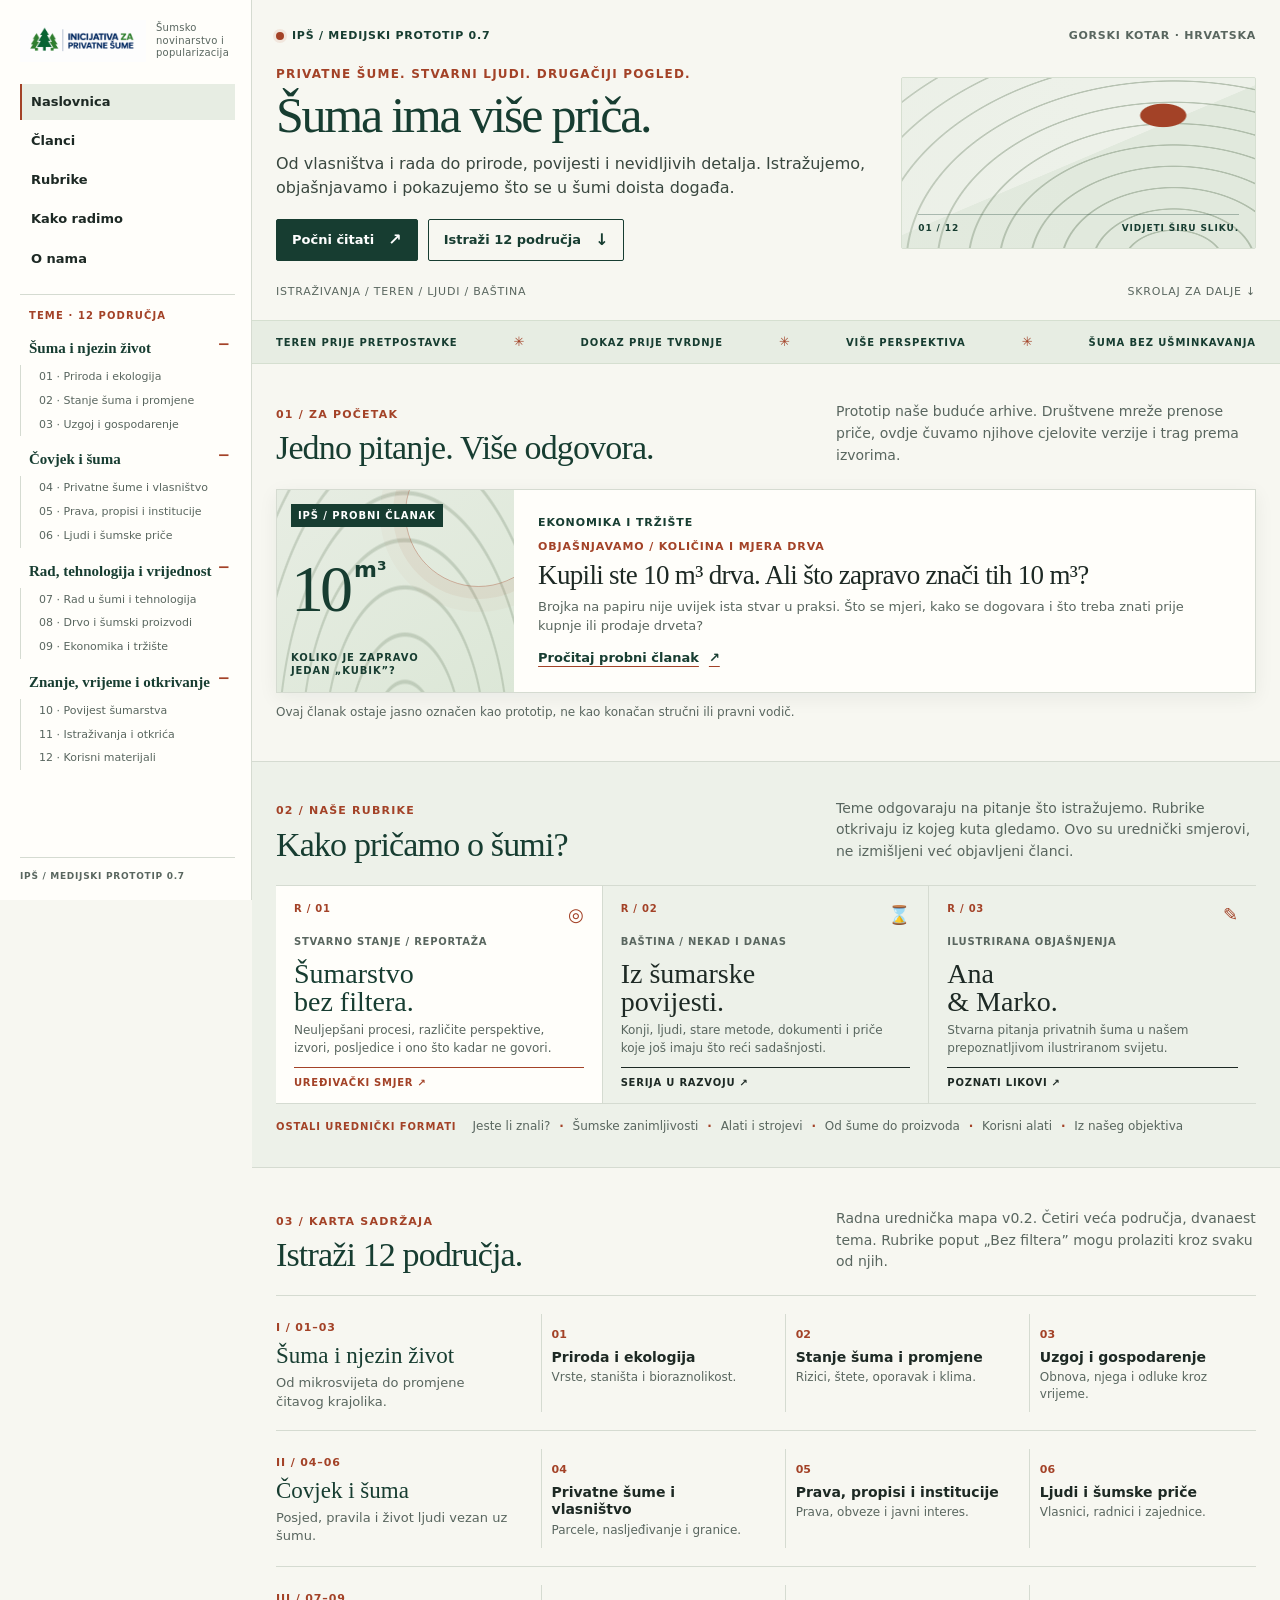
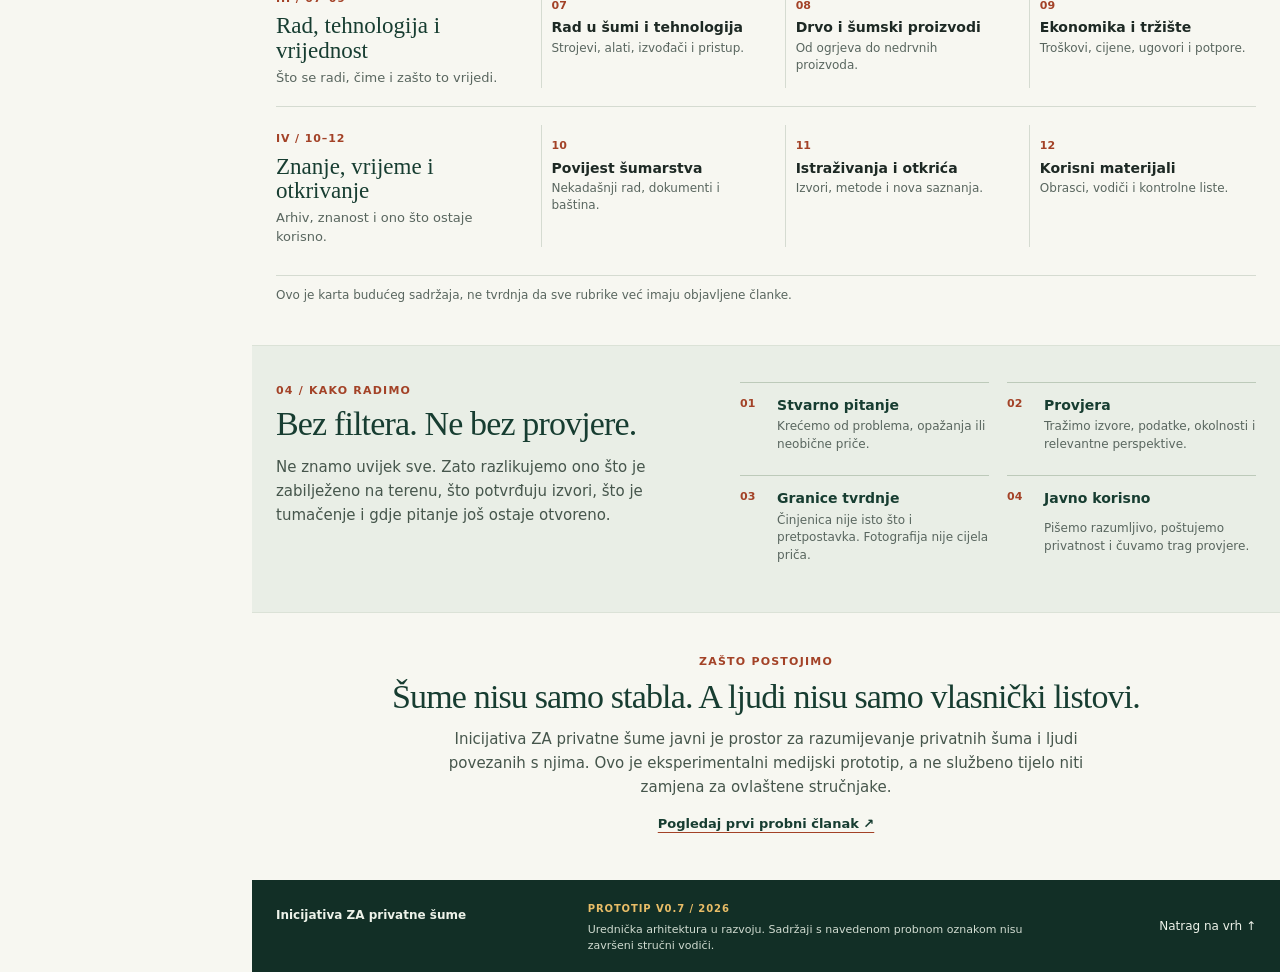
==== index.html @ 2d0f67d1 "Keep clicked topic active in sidebar" ====
<!doctype html>
<html lang="hr">
<head>
<meta charset="utf-8"><meta name="viewport" content="width=device-width,initial-scale=1">
<meta name="theme-color" content="#193b30">
<meta name="description" content="Inicijativa ZA privatne šume. Šumske priče, stvarna pitanja, provjerena znanja, povijest i korisni materijali.">
<title>IPŠ | Šuma ima više priča</title>
<link rel="stylesheet" href="layout-modern-07.css?v=0.7.6">
</head>
<body>
<a class="skip" href="#sadrzaj">Preskoči na sadržaj</a>
<div class="site-frame">
<aside class="site-sidebar" aria-label="IPŠ navigacija">
 <a class="brand" href="./" aria-label="IPŠ naslovnica"><img class="brand-logo" src="assets/ipsh-logo-full.png" alt="Inicijativa ZA privatne šume"><span class="brand-copy"><small>Šumsko novinarstvo i popularizacija</small></span></a>
 <details class="sidebar-menu" open>
  <summary>Izbornik</summary>
  <div class="sidebar-menu-content">
   <nav class="primary-nav" aria-label="Glavna navigacija">
    <a href="#sadrzaj" aria-current="page">Naslovnica</a><a href="#clanci">Članci</a><a href="#rubrike">Rubrike</a><a href="#metoda">Kako radimo</a><a href="#onama">O nama</a>
   </nav>
   <nav class="topic-nav" aria-label="Tematska područja">
    <h2>Teme · 12 područja</h2>
    <details class="topic-group" open><summary>Šuma i njezin život</summary><ul class="topic-links"><li><a href="#tema-01">01 · Priroda i ekologija</a></li><li><a href="#tema-02">02 · Stanje šuma i promjene</a></li><li><a href="#tema-03">03 · Uzgoj i gospodarenje</a></li></ul></details>
    <details class="topic-group" open><summary>Čovjek i šuma</summary><ul class="topic-links"><li><a href="#tema-04">04 · Privatne šume i vlasništvo</a></li><li><a href="#tema-05">05 · Prava, propisi i institucije</a></li><li><a href="#tema-06">06 · Ljudi i šumske priče</a></li></ul></details>
    <details class="topic-group" open><summary>Rad, tehnologija i vrijednost</summary><ul class="topic-links"><li><a href="#tema-07">07 · Rad u šumi i tehnologija</a></li><li><a href="#tema-08">08 · Drvo i šumski proizvodi</a></li><li><a href="#tema-09">09 · Ekonomika i tržište</a></li></ul></details>
    <details class="topic-group" open><summary>Znanje, vrijeme i otkrivanje</summary><ul class="topic-links"><li><a href="#tema-10">10 · Povijest šumarstva</a></li><li><a href="#tema-11">11 · Istraživanja i otkrića</a></li><li><a href="#tema-12">12 · Korisni materijali</a></li></ul></details>
   </nav>
  </div>
 </details>
 <div class="sidebar-bottom">IPŠ / MEDIJSKI PROTOTIP 0.7</div>
</aside>
<div class="main-column">
<main id="sadrzaj">
<section class="hero page-shell">
 <div class="hero-top"><span class="kicker"><span class="pulse"></span> IPŠ / MEDIJSKI PROTOTIP 0.7</span><span class="date-note">GORSKI KOTAR · HRVATSKA</span></div>
 <div class="hero-layout"><div><p class="hero-prefix">Privatne šume. Stvarni ljudi. Drugačiji pogled.</p><h1>Šuma ima više priča.</h1><p class="hero-lead">Od vlasništva i rada do prirode, povijesti i nevidljivih detalja. Istražujemo, objašnjavamo i pokazujemo što se u šumi doista događa.</p><div class="hero-actions"><a class="btn btn-dark" href="#clanci">Počni čitati <span>↗</span></a><a class="btn btn-line" href="#teme">Istraži 12 područja <span>↓</span></a></div></div>
 <div class="hero-art" aria-hidden="true"><div class="art-sun"></div><div class="hill hill-back"></div><div class="hill hill-front"></div><div class="tree t1"><i></i><i></i><i></i></div><div class="tree t2"><i></i><i></i><i></i></div><div class="tree t3"><i></i><i></i><i></i></div><div class="tree t4"><i></i><i></i><i></i></div><div class="art-caption"><span>01 / 12</span><span>VIDJETI ŠIRU SLIKU.</span></div></div></div>
 <div class="hero-bottom"><span>ISTRAŽIVANJA / TEREN / LJUDI / BAŠTINA</span><span>SKROLAJ ZA DALJE ↓</span></div>
</section>
<div class="marquee" aria-label="Urednička načela"><div class="page-shell marquee-inner"><span>TEREN PRIJE PRETPOSTAVKE</span><b>✳</b><span>DOKAZ PRIJE TVRDNJE</span><b>✳</b><span>VIŠE PERSPEKTIVA</span><b>✳</b><span>ŠUMA BEZ UŠMINKAVANJA</span></div></div>
<section id="clanci" class="page-shell featured section-space" aria-labelledby="feature-heading"><div class="section-intro"><div><span class="eyebrow">01 / ZA POČETAK</span><h2 id="feature-heading">Jedno pitanje. Više odgovora.</h2></div><p>Prototip naše buduće arhive. Društvene mreže prenose priče, ovdje čuvamo njihove cjelovite verzije i trag prema izvorima.</p></div>
 <a class="feature-card" href="clanci/kako-se-mjeri-drvo.html"><div class="feature-visual"><span class="visual-stamp">IPŠ / PROBNI ČLANAK</span><span class="visual-figure">10<span>m³</span></span><span class="visual-bottom">KOLIKO JE ZAPRAVO<br>JEDAN „KUBIK”?</span></div><div class="feature-copy"><span class="chip">EKONOMIKA I TRŽIŠTE</span><span class="feature-overline">OBJAŠNJAVAMO / KOLIČINA I MJERA DRVA</span><h3>Kupili ste 10 m³ drva. Ali što zapravo znači tih 10 m³?</h3><p>Brojka na papiru nije uvijek ista stvar u praksi. Što se mjeri, kako se dogovara i što treba znati prije kupnje ili prodaje drveta?</p><span class="read-arrow">Pročitaj probni članak <span aria-hidden="true">↗</span></span></div></a>
 <p class="prototype-note">Ovaj članak ostaje jasno označen kao prototip, ne kao konačan stručni ili pravni vodič.</p>
</section>
<section id="rubrike" class="rubrics-band" aria-labelledby="rubrics-heading"><div class="page-shell section-space"><div class="section-intro inverse"><div><span class="eyebrow">02 / NAŠE RUBRIKE</span><h2 id="rubrics-heading">Kako pričamo o šumi?</h2></div><p>Teme odgovaraju na pitanje što istražujemo. Rubrike otkrivaju iz kojeg kuta gledamo. Ovo su urednički smjerovi, ne izmišljeni već objavljeni članci.</p></div>
<div class="rubric-grid"><article class="rubric rubric-first"><span class="rubric-num">R / 01</span><div class="rubric-symbol">◎</div><div><span class="rubric-type">STVARNO STANJE / REPORTAŽA</span><h3>Šumarstvo<br>bez filtera.</h3><p>Neuljepšani procesi, različite perspektive, izvori, posljedice i ono što kadar ne govori.</p></div><span class="rubric-state">UREĐIVAČKI SMJER ↗</span></article>
<article class="rubric"><span class="rubric-num">R / 02</span><div class="rubric-symbol">⌛</div><div><span class="rubric-type">BAŠTINA / NEKAD I DANAS</span><h3>Iz šumarske<br>povijesti.</h3><p>Konji, ljudi, stare metode, dokumenti i priče koje još imaju što reći sadašnjosti.</p></div><span class="rubric-state">SERIJA U RAZVOJU ↗</span></article>
<article class="rubric"><span class="rubric-num">R / 03</span><div class="rubric-symbol">✎</div><div><span class="rubric-type">ILUSTRIRANA OBJAŠNJENJA</span><h3>Ana<br>& Marko.</h3><p>Stvarna pitanja privatnih šuma u našem prepoznatljivom ilustriranom svijetu.</p></div><span class="rubric-state">POZNATI LIKOVI ↗</span></article></div>
<div class="rubric-more"><span>OSTALI UREDNIČKI FORMATI</span><p>Jeste li znali? <b>·</b> Šumske zanimljivosti <b>·</b> Alati i strojevi <b>·</b> Od šume do proizvoda <b>·</b> Korisni alati <b>·</b> Iz našeg objektiva</p></div>
</div></section>
<section id="teme" class="page-shell section-space topics" aria-labelledby="topics-heading"><div class="section-intro"><div><span class="eyebrow">03 / KARTA SADRŽAJA</span><h2 id="topics-heading">Istraži 12 područja.</h2></div><p>Radna urednička mapa v0.2. Četiri veća područja, dvanaest tema. Rubrike poput „Bez filtera” mogu prolaziti kroz svaku od njih.</p></div>
<div class="topic-family" id="suma"><header><span>I / 01–03</span><h3>Šuma i njezin život</h3><p>Od mikrosvijeta do promjene čitavog krajolika.</p></header><div class="topic-list"><article id="tema-01"><span>01</span><h4>Priroda i ekologija</h4><p>Vrste, staništa i bioraznolikost.</p></article><article id="tema-02"><span>02</span><h4>Stanje šuma i promjene</h4><p>Rizici, štete, oporavak i klima.</p></article><article id="tema-03"><span>03</span><h4>Uzgoj i gospodarenje</h4><p>Obnova, njega i odluke kroz vrijeme.</p></article></div></div>
<div class="topic-family" id="ljudi"><header><span>II / 04–06</span><h3>Čovjek i šuma</h3><p>Posjed, pravila i život ljudi vezan uz šumu.</p></header><div class="topic-list"><article id="tema-04"><span>04</span><h4>Privatne šume i vlasništvo</h4><p>Parcele, nasljeđivanje i granice.</p></article><article id="tema-05"><span>05</span><h4>Prava, propisi i institucije</h4><p>Prava, obveze i javni interes.</p></article><article id="tema-06"><span>06</span><h4>Ljudi i šumske priče</h4><p>Vlasnici, radnici i zajednice.</p></article></div></div>
<div class="topic-family" id="rad"><header><span>III / 07–09</span><h3>Rad, tehnologija i vrijednost</h3><p>Što se radi, čime i zašto to vrijedi.</p></header><div class="topic-list"><article id="tema-07"><span>07</span><h4>Rad u šumi i tehnologija</h4><p>Strojevi, alati, izvođači i pristup.</p></article><article id="tema-08"><span>08</span><h4>Drvo i šumski proizvodi</h4><p>Od ogrjeva do nedrvnih proizvoda.</p></article><article id="tema-09"><span>09</span><h4>Ekonomika i tržište</h4><p>Troškovi, cijene, ugovori i potpore.</p></article></div></div>
<div class="topic-family" id="znanje"><header><span>IV / 10–12</span><h3>Znanje, vrijeme i otkrivanje</h3><p>Arhiv, znanost i ono što ostaje korisno.</p></header><div class="topic-list"><article id="tema-10"><span>10</span><h4>Povijest šumarstva</h4><p>Nekadašnji rad, dokumenti i baština.</p></article><article id="tema-11"><span>11</span><h4>Istraživanja i otkrića</h4><p>Izvori, metode i nova saznanja.</p></article><article id="tema-12"><span>12</span><h4>Korisni materijali</h4><p>Obrasci, vodiči i kontrolne liste.</p></article></div></div><p class="topics-footnote">Ovo je karta budućeg sadržaja, ne tvrdnja da sve rubrike već imaju objavljene članke.</p></section>
<section id="metoda" class="method-band"><div class="page-shell method-layout"><div><span class="eyebrow">04 / KAKO RADIMO</span><h2>Bez filtera. Ne bez provjere.</h2><p>Ne znamo uvijek sve. Zato razlikujemo ono što je zabilježeno na terenu, što potvrđuju izvori, što je tumačenje i gdje pitanje još ostaje otvoreno.</p></div><div class="method-steps"><div><span>01</span><strong>Stvarno pitanje</strong><p>Krećemo od problema, opažanja ili neobične priče.</p></div><div><span>02</span><strong>Provjera</strong><p>Tražimo izvore, podatke, okolnosti i relevantne perspektive.</p></div><div><span>03</span><strong>Granice tvrdnje</strong><p>Činjenica nije isto što i pretpostavka. Fotografija nije cijela priča.</p></div><div><span>04</span><strong>Javno korisno</strong><p>Pišemo razumljivo, poštujemo privatnost i čuvamo trag provjere.</p></div></div></div></section>
<section id="onama" class="page-shell closing"><span class="eyebrow">ZAŠTO POSTOJIMO</span><h2>Šume nisu samo stabla. A ljudi nisu samo vlasnički listovi.</h2><p>Inicijativa ZA privatne šume javni je prostor za razumijevanje privatnih šuma i ljudi povezanih s njima. Ovo je eksperimentalni medijski prototip, a ne službeno tijelo niti zamjena za ovlaštene stručnjake.</p><a href="clanci/kako-se-mjeri-drvo.html" class="text-link">Pogledaj prvi probni članak ↗</a></section>
</main>
<footer><div class="footer-inner page-shell"><a class="brand" href="./"><span class="footer-name">Inicijativa ZA privatne šume</span></a><div><span>PROTOTIP V0.7 / 2026</span><p>Urednička arhitektura u razvoju. Sadržaji s navedenom probnom oznakom nisu završeni stručni vodiči.</p></div><a href="#sadrzaj">Natrag na vrh ↑</a></div></footer>
</div></div>
<script>
(()=>{const menu=document.querySelector('.sidebar-menu');menu.open=matchMedia('(min-width:701px)').matches;const links=[...document.querySelectorAll('.sidebar-menu-content a[href^="#"]')];const targets=links.map(a=>({a,el:document.getElementById(a.getAttribute('href').slice(1))})).filter(x=>x.el);const update=()=>{const eligible=targets.map(x=>({...x,top:x.el.getBoundingClientRect().top})).filter(x=>x.top<=innerHeight*.2);if(eligible.length){const nearest=Math.max(...eligible.map(x=>x.top));const tied=eligible.filter(x=>Math.abs(x.top-nearest)<8);const current=(location.hash.startsWith('#tema-')&&tied.find(x=>x.a.getAttribute('href')===location.hash))||tied[0];links.forEach(a=>a.removeAttribute('aria-current'));current.a.setAttribute('aria-current','location')}};addEventListener('scroll',update,{passive:true});update()})();
</script>
</body></html>
---- layout-modern-07.css ----
/* IPŠ media prototype v0.7 — contemporary editorial with a quiet print-era accent */
:root{
  color-scheme:light;
  --paper:#f7f7f1;
  --paper-bright:#fffefa;
  --ink:#1d2924;
  --forest:#173d31;
  --forest-2:#2c5a45;
  --moss:#71866b;
  --sage:#e7ede3;
  --line:#d5dbd1;
  --muted:#59665f;
  --rust:#a34227;
  --sun:#e9bd67;
  --shell:1180px;
  --sans:system-ui,-apple-system,"Segoe UI",Arial,sans-serif;
  --serif:Georgia,"Times New Roman",serif;
}
*{box-sizing:border-box}
html{scroll-behavior:smooth;scroll-padding-top:82px}
body{margin:0;background:var(--paper);color:var(--ink);font:16px/1.55 var(--sans);-webkit-font-smoothing:antialiased}
img{max-width:100%}
a{color:inherit;text-decoration:none}
a:hover{text-decoration:underline;text-underline-offset:3px}
a:focus-visible,button:focus-visible{outline:3px solid var(--rust);outline-offset:4px}
h1,h2,h3,h4,p{margin-top:0}
::selection{background:#d9e4cf;color:var(--forest)}
.page-shell{width:min(var(--shell),calc(100% - 48px));margin-inline:auto}
.skip{position:absolute;z-index:20;top:8px;left:-9999px;padding:10px 14px;background:var(--paper-bright);color:var(--forest);border:1px solid var(--line)}
.skip:focus{left:12px}
.site-frame{display:grid;grid-template-columns:252px minmax(0,1fr);align-items:start;min-height:100vh}
.site-sidebar{position:sticky;top:0;height:100vh;overflow-y:auto;overscroll-behavior:contain;padding:20px 16px 16px 20px;background:var(--paper-bright);border-right:1px solid var(--line);display:flex;flex-direction:column;z-index:12}
.brand{display:flex;align-items:center;gap:10px;flex:none;margin-bottom:22px}
.brand-logo{display:block;width:auto;height:42px;max-width:162px;object-fit:contain;object-position:left center}
.brand-copy small{display:block;max-width:135px;color:var(--muted);font-size:10px;line-height:1.25;letter-spacing:.025em}
.sidebar-menu{flex:1}
.sidebar-menu>summary{display:none}
@media(min-width:701px){.sidebar-menu>.sidebar-menu-content{display:block!important}}
.primary-nav{display:grid;gap:3px;margin-bottom:17px}
.primary-nav a{display:block;padding:8px 9px;border-left:2px solid transparent;color:var(--ink);font-size:13px;font-weight:650}
.primary-nav a:hover,.primary-nav a[aria-current]{background:var(--sage);border-left-color:var(--rust);text-decoration:none}
.topic-nav{border-top:1px solid var(--line);padding-top:13px}
.topic-nav h2{margin:0 0 9px;padding-left:9px;color:var(--rust);font-size:10px;font-weight:750;letter-spacing:.11em;text-transform:uppercase}
.topic-group{margin:2px 0}
.topic-group>summary{position:relative;padding:7px 19px 7px 9px;color:var(--forest);font:600 15px/1.2 var(--serif);cursor:pointer;list-style:none}
.topic-group>summary::-webkit-details-marker,.sidebar-menu>summary::-webkit-details-marker{display:none}
.topic-group>summary:after{content:"−";position:absolute;right:5px;top:5px;color:var(--rust);font:600 15px/1 var(--sans)}
.topic-group:not([open])>summary:after{content:"+"}
.topic-links{list-style:none;margin:1px 0 7px;padding:0 0 0 10px;border-left:1px solid var(--line)}
.topic-links a{display:block;padding:5px 5px 5px 8px;color:var(--muted);font-size:11px;line-height:1.25}
.topic-links a:hover,.topic-links a[aria-current]{color:var(--forest);background:#e7ede380;text-decoration:none}
.sidebar-bottom{margin-top:16px;padding-top:12px;border-top:1px solid var(--line);color:var(--muted);font-size:9px;font-weight:750;letter-spacing:.08em}
.main-column{min-width:0}
.hero{padding:27px 0 20px}
.hero-top,.hero-bottom{display:flex;justify-content:space-between;align-items:center;gap:16px;color:var(--muted);font-size:11px;letter-spacing:.07em}
.kicker{display:inline-flex;align-items:center;gap:8px;color:var(--forest);font-weight:750}
.pulse{width:8px;height:8px;border-radius:50%;background:var(--rust);box-shadow:0 0 0 3px #bd59371c}
.date-note{font-weight:650}
.hero-layout{display:grid;grid-template-columns:minmax(0,1.25fr) minmax(260px,.75fr);align-items:center;gap:34px;padding:21px 0 22px}
.hero-prefix{margin:0 0 6px;color:var(--rust);font-size:12px;font-weight:750;letter-spacing:.1em;text-transform:uppercase}
.hero h1{max-width:680px;margin:0 0 12px;font:500 clamp(34px,4.2vw,50px)/1 var(--serif);letter-spacing:-.045em;color:var(--forest)}
.hero h1 em{font-style:italic;color:var(--rust)}
.hero-lead{max-width:650px;margin:0;color:#39473f;font-size:16px;line-height:1.52}
.hero-actions{display:flex;flex-wrap:wrap;gap:10px;margin-top:19px}
.btn{display:inline-flex;align-items:center;gap:14px;padding:10px 15px;border:1px solid var(--forest);border-radius:2px;font-size:13px;font-weight:700;transition:background .16s,color .16s}
.btn span{font-size:16px;line-height:1}
.btn-dark{background:var(--forest);color:white}
.btn-dark:hover{background:var(--rust);border-color:var(--rust);text-decoration:none}
.btn-line{background:transparent;color:var(--forest)}
.btn-line:hover{background:var(--sage);text-decoration:none}
.hero-art{position:relative;display:block;min-height:172px;overflow:hidden;background:var(--sage);color:var(--forest);border:1px solid #d6dfd1;border-radius:2px;isolation:isolate}
.hero-art:before{content:"";position:absolute;inset:0;z-index:-1;background:
  radial-gradient(ellipse at 74% 22%,#a34227 0 6%,transparent 6.5%),
  repeating-radial-gradient(ellipse at 77% 110%,transparent 0 18px,#71866b70 19px 20px,transparent 21px 31px),
  linear-gradient(157deg,#edf1e9 0 49%,#e1e9dd 49.2% 100%)}
.hero-art:after{content:"";position:absolute;inset:0;background:linear-gradient(90deg,#e7ede3 0%,transparent 52%);opacity:.22;z-index:-1}
.art-sun,.hill,.tree{display:none}
.art-caption{position:absolute;left:16px;right:16px;bottom:12px;display:flex;justify-content:space-between;gap:10px;border-top:1px solid #173d3150;padding-top:7px;font-size:9px;font-weight:750;letter-spacing:.1em}

.marquee{background:var(--sage);border-block:1px solid #d5dfd0}
.marquee-inner{min-height:42px;display:flex;align-items:center;justify-content:space-between;gap:12px;flex-wrap:wrap}
.marquee-inner span{font-size:10px;font-weight:750;letter-spacing:.09em;color:var(--forest)}
.marquee-inner b{font-size:13px;font-weight:500;color:var(--rust)}
.section-space{padding:40px 0}
.section-intro{display:flex;align-items:end;justify-content:space-between;gap:32px;margin-bottom:22px}
.section-intro>div{flex:1}
.section-intro>p{max-width:420px;margin:0;color:var(--muted);font-size:14px;line-height:1.55}
.eyebrow{display:block;margin-bottom:7px;color:var(--rust);font-size:11px;font-weight:750;letter-spacing:.11em;text-transform:uppercase}
.section-intro h2,.method-layout h2,.closing h2{margin:0;color:var(--forest);font:500 clamp(25px,2.8vw,34px)/1.06 var(--serif);letter-spacing:-.025em}
.section-intro h2 em,.method-layout h2 em,.closing h2 em{color:var(--rust);font-style:italic}
.featured{padding-top:37px;padding-bottom:39px}
.feature-card{display:grid;grid-template-columns:minmax(190px,.32fr) minmax(0,1fr);min-height:184px;border:1px solid var(--line);background:var(--paper-bright);box-shadow:0 5px 18px #142a2010}
.feature-card:hover{border-color:#9cab99;text-decoration:none;box-shadow:0 8px 24px #142a2018}
.feature-visual{position:relative;overflow:hidden;min-height:168px;background:
  repeating-radial-gradient(ellipse at 54% 130%,transparent 0 10px,#71866b48 11px 12px,transparent 13px 23px),
  linear-gradient(145deg,#e7ede3,#dce7d7);color:var(--forest);display:flex;flex-direction:column;justify-content:space-between;padding:14px}
.feature-visual:before{content:"";position:absolute;width:145px;height:145px;right:-38px;top:-50px;border:1px solid #a3422760;border-radius:50%;box-shadow:0 0 0 12px #a3422710,0 0 0 25px #a3422708}
.visual-stamp,.visual-bottom{position:relative;font-size:10px;font-weight:750;letter-spacing:.09em}
.visual-stamp{align-self:flex-start;padding:4px 7px;background:var(--forest);color:white}
.visual-figure{position:relative;font:500 clamp(46px,5.5vw,66px)/.9 var(--serif);letter-spacing:-.06em}
.visual-figure span{font:600 22px/1 var(--sans);vertical-align:top;margin-left:5px;letter-spacing:0}
.visual-bottom{line-height:1.35}
.feature-copy{display:flex;flex-direction:column;justify-content:center;align-items:flex-start;padding:clamp(16px,2.2vw,24px)}
.chip{display:inline-block;color:var(--forest);font-size:11px;font-weight:750;letter-spacing:.08em;text-transform:uppercase}
.feature-overline{margin-top:7px;color:var(--rust);font-size:11px;font-weight:750;letter-spacing:.08em}
.feature-copy h3{max-width:720px;margin:6px 0 7px;color:var(--ink);font:500 clamp(20px,2.2vw,27px)/1.08 var(--serif);letter-spacing:-.025em}
.feature-copy p{max-width:670px;margin:0;color:var(--muted);font-size:13px;line-height:1.5}
.read-arrow{display:inline-flex;gap:10px;align-items:center;margin-top:12px;color:var(--forest);font-size:13px;font-weight:750;text-decoration:underline;text-decoration-color:var(--rust);text-underline-offset:4px}
.prototype-note,.topics-footnote{margin:10px 0 0;color:var(--muted);font-size:12px}
.rubrics-band{background:#edf1e9;color:var(--ink);border-block:1px solid var(--line)}
.rubrics-band .section-space{padding-top:36px;padding-bottom:31px}
.inverse .eyebrow{color:var(--rust)}
.inverse .section-intro h2{color:var(--forest)}
.inverse>p{color:var(--muted)}
.rubric-grid{display:grid;grid-template-columns:repeat(3,minmax(0,1fr));gap:0;border-block:1px solid var(--line)}
.rubric{min-height:178px;padding:15px 18px 13px;display:grid;grid-template-columns:1fr auto;grid-template-rows:auto 1fr auto;border-right:1px solid var(--line);background:transparent}
.rubric:first-child{padding-left:18px}
.rubric:last-child{border-right:0}
.rubric-first{background:var(--paper-bright);color:var(--forest)}
.rubric-num,.rubric-type,.rubric-state{font-size:10px;font-weight:700;letter-spacing:.075em}
.rubric-num{color:var(--rust)}
.rubric-symbol{font-size:18px;color:var(--rust)}
.rubric-first .rubric-num,.rubric-first .rubric-symbol,.rubric-first .rubric-state{color:var(--rust)}
.rubric>div:nth-of-type(2){grid-column:1/3;align-self:center}
.rubric-type{color:var(--muted)}
.rubric-first .rubric-type{color:var(--muted)}
.rubric h3{margin:7px 0;color:inherit;font:500 clamp(21px,2.3vw,28px)/.98 var(--serif)}
.rubric p{max-width:320px;margin:0;color:var(--muted);font-size:12px;line-height:1.45}
.rubric-first p{color:var(--muted)}
.rubric-state{grid-column:1/3;align-self:end;margin-top:10px;padding-top:7px;border-top:1px solid currentColor}
.rubric-more{padding-top:13px;display:flex;align-items:baseline;gap:16px;color:var(--muted)}
.rubric-more>span{flex:none;font-size:10px;font-weight:750;letter-spacing:.09em;color:var(--rust)}
.rubric-more p{margin:0;font-size:12px}
.rubric-more b{padding:0 5px;color:var(--rust)}
.topic-family{display:grid;grid-template-columns:minmax(205px,.75fr) minmax(0,2.25fr);gap:26px;border-top:1px solid var(--line);padding:18px 0}
.topic-family header span{color:var(--rust);font-size:11px;font-weight:750;letter-spacing:.08em}
.topic-family h3{margin:5px 0;color:var(--forest);font:500 23px/1.08 var(--serif)}
.topic-family header p{max-width:280px;margin:0;color:var(--muted);font-size:13px;line-height:1.45}
.topic-list{display:grid;grid-template-columns:repeat(3,minmax(0,1fr));gap:0 17px}
.topic-list article{min-height:83px;padding:7px 10px 9px;border-left:1px solid var(--line)}\n.topic-list article:target{background:var(--sage);outline:1px solid #d5dbd1}
.topic-list article span{color:var(--rust);font-size:11px;font-weight:750}
.topic-list h4{margin:3px 0;color:var(--ink);font-size:14px;line-height:1.25;font-weight:700}
.topic-list p{margin:0;color:var(--muted);font-size:12px;line-height:1.4}
.topics-footnote{padding-top:10px;border-top:1px solid var(--line)}
.method-band{background:#e9eee6;border-block:1px solid #dbe2d7}
.method-layout{width:min(var(--shell),calc(100% - 48px));margin:auto;display:grid;grid-template-columns:minmax(0,.9fr) minmax(0,1.1fr);gap:42px;padding:36px 0}
.method-layout>div>p{max-width:450px;margin:13px 0 0;color:#46564c;font-size:15px;line-height:1.6}
.method-steps{display:grid;grid-template-columns:1fr 1fr;gap:10px 18px;align-content:center}
.method-steps>div{display:grid;grid-template-columns:28px 1fr;gap:2px 9px;padding:12px 0;border-top:1px solid #bdcaba}
.method-steps span{grid-row:span 2;color:var(--rust);font-size:11px;font-weight:750}
.method-steps strong{color:var(--forest);font-size:14px}
.method-steps p{margin:0;color:var(--muted);font-size:12px;line-height:1.45}
.closing{padding:40px 0 44px;text-align:center}
.closing .eyebrow{margin-bottom:9px}
.closing h2{max-width:820px;margin-inline:auto}
.closing p{max-width:690px;margin:12px auto;color:#46564c;font-size:15px;line-height:1.6}
.text-link{display:inline-block;color:var(--forest);font-size:13px;font-weight:750;text-decoration:underline;text-decoration-color:var(--rust);text-underline-offset:4px}
footer{background:#122f26;color:#edf2e9}
.footer-inner{display:flex;align-items:center;justify-content:space-between;gap:24px;padding:19px 0;font-size:12px}
.footer-inner>div{max-width:450px}
.footer-inner>div>span{font-size:10px;font-weight:750;letter-spacing:.09em;color:#e9bd67}
.footer-inner p{margin:5px 0 0;color:#d0dbd0;font-size:11px;line-height:1.4}
.footer-name{font-weight:750}
.footer-inner>a:last-child{white-space:nowrap}
.mark{background:#dce8d5;color:var(--forest);border-radius:50%;padding:10px;font-size:10px}
.article{max-width:780px;margin:0 auto;padding:40px 24px 58px}
.article .meta{margin-bottom:12px;color:var(--rust);font-size:11px;font-weight:750;letter-spacing:.075em}
.article h1{margin:0 0 16px;color:var(--forest);font:500 clamp(34px,4.5vw,50px)/1.02 var(--serif);letter-spacing:-.035em}
.article .dek{margin-bottom:23px;color:#46564c;font-size:19px;line-height:1.5}
.article p:not(.dek),.article li{font-size:16px;line-height:1.65}
.article h2{margin:29px 0 9px;color:var(--forest);font:500 27px/1.1 var(--serif)}
.article ul{padding-left:24px}
.article li{padding-left:4px;margin-bottom:5px}
.source-box{margin-top:27px;padding:20px 22px;background:var(--paper-bright);border:1px solid var(--line);border-left:4px solid var(--rust)}
.source-box strong{color:var(--forest)}
.source-box p{margin:8px 0 0}
.back{display:inline-flex;margin:11px max(24px,calc((100% - var(--shell))/2));padding:7px 0;color:var(--forest);font-size:13px;font-weight:700}
.back:hover{color:var(--rust)}
.article~footer{padding:0}
@media(max-width:1000px){
  .site-frame{grid-template-columns:224px minmax(0,1fr)}
  .site-sidebar{padding:18px 12px 14px 16px}
  .brand-copy{display:none}
  .hero-layout{grid-template-columns:minmax(0,1.2fr) minmax(230px,.8fr);gap:22px}
  .topic-family{grid-template-columns:190px 1fr;gap:16px}
  .topic-list{gap:0 9px}
  .topic-list h4{font-size:13px}
  .method-layout{gap:30px}
}
@media(max-width:700px){
  html{scroll-padding-top:115px}
  .page-shell,.method-layout{width:calc(100% - 32px)}
  .site-frame{display:block}
  .site-sidebar{height:auto;min-height:58px;overflow:visible;flex-direction:row;align-items:center;justify-content:space-between;gap:12px;padding:8px 16px;border-right:0;border-bottom:1px solid var(--line)}
  .brand{margin:0}
  .brand-logo{height:37px;max-width:144px}
  .sidebar-menu{position:static;flex:none}
  .sidebar-menu>summary{display:block;padding:9px 12px;border:1px solid var(--forest);border-radius:2px;color:var(--forest);font-size:12px;font-weight:700;cursor:pointer}
  .sidebar-menu[open]>.sidebar-menu-content{position:absolute;top:calc(100% + 8px);left:12px;right:12px;max-height:calc(100vh - 82px);overflow:auto;padding:15px;background:var(--paper-bright);border:1px solid var(--line);box-shadow:0 10px 28px #142a2026}
  .sidebar-bottom{display:none}
  .hero{padding-top:20px}
  .hero-top,.hero-bottom{font-size:9px;letter-spacing:.045em}
  .hero-layout{grid-template-columns:1fr;gap:18px;padding:20px 0}
  .hero h1{font-size:clamp(39px,10vw,52px)}
  .hero-lead{font-size:16px}
  .hero-art{min-height:132px}
  .art-caption{font-size:9px}
  .marquee-inner{justify-content:flex-start;gap:8px 13px;padding-block:9px}
  .marquee-inner span{font-size:9px}
  .section-space,.featured,.topics{padding:28px 0}
  .section-intro{display:block;margin-bottom:17px}
  .section-intro>p{margin-top:9px;font-size:13px}
  .feature-card{grid-template-columns:105px 1fr;min-height:0}
  .feature-visual{min-height:150px;padding:10px}
  .visual-figure{font-size:54px}
  .visual-figure span{font-size:16px}
  .visual-stamp,.visual-bottom{font-size:8px}
  .feature-copy{padding:16px}
  .feature-copy h3{font-size:20px}
  .feature-copy p{font-size:12px}
  .rubrics-band .section-space{padding:30px 0}
  .rubric-grid{grid-template-columns:1fr}
  .rubric,.rubric:first-child{min-height:0;padding:15px 0;border-right:0;border-bottom:1px solid var(--line)}
  .rubric:last-child{border-bottom:0}
  .rubric>div:nth-of-type(2){grid-column:1/3}
  .rubric h3{font-size:24px}
  .rubric p{max-width:520px}
  .rubric-more{display:block}
  .rubric-more p{margin-top:6px;line-height:1.7}
  .topic-family{grid-template-columns:1fr;gap:12px;padding:16px 0}
  .topic-family header p{max-width:520px}
  .topic-list{grid-template-columns:repeat(2,minmax(0,1fr));gap:6px 10px}
  .topic-list article{min-height:77px}
  .method-layout{grid-template-columns:1fr;gap:20px;padding:34px 0}
  .method-steps{gap:8px 14px}
  .closing{padding:36px 0 40px}
  .footer-inner{align-items:flex-start;flex-direction:column;gap:8px;padding:16px 0}
  .article{padding:30px 20px 42px}
  .article h1{font-size:clamp(36px,9vw,48px)}
  .article .dek{font-size:17px}
  .article p:not(.dek),.article li{font-size:16px;line-height:1.65}
  .article h2{font-size:27px}
  .back{margin:9px 16px}
}
@media(max-width:430px){
  .hero-top{align-items:flex-start}
  .date-note{max-width:110px;text-align:right}
  .hero h1{font-size:39px}
  .hero-actions{gap:8px}
  .btn{padding:9px 11px;font-size:12px}
  .feature-card{grid-template-columns:1fr}
  .feature-visual{min-height:118px}
  .feature-visual:before{width:125px;height:125px}
  .visual-figure{font-size:56px}
  .feature-copy{padding:18px}
  .topic-list{grid-template-columns:1fr}
  .topic-list article{min-height:0;padding:9px 10px}
  .method-steps{grid-template-columns:1fr}
}
@media(prefers-reduced-motion:reduce){
  *,*::before,*::after{scroll-behavior:auto!important;transition:none!important}
}
@media(max-width:380px){.sidebar-menu>summary{padding:8px 9px;font-size:11px}}
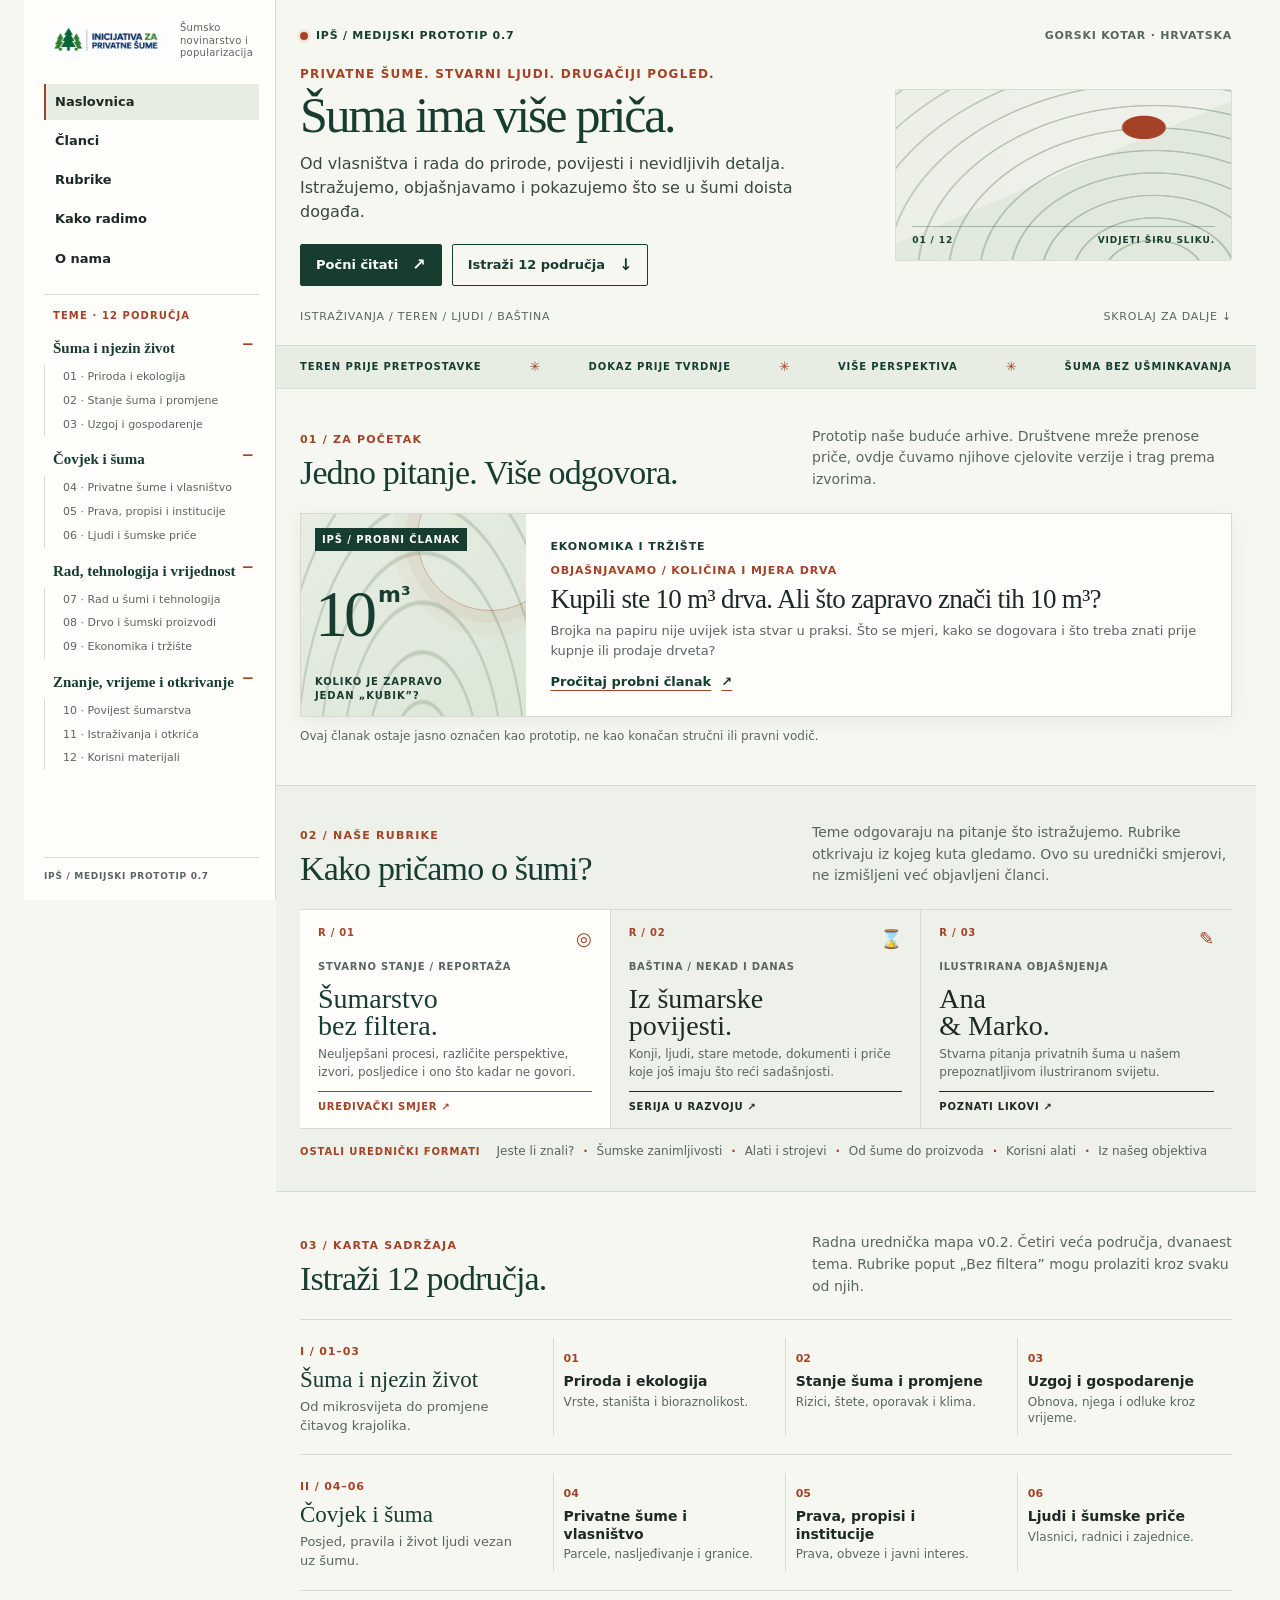
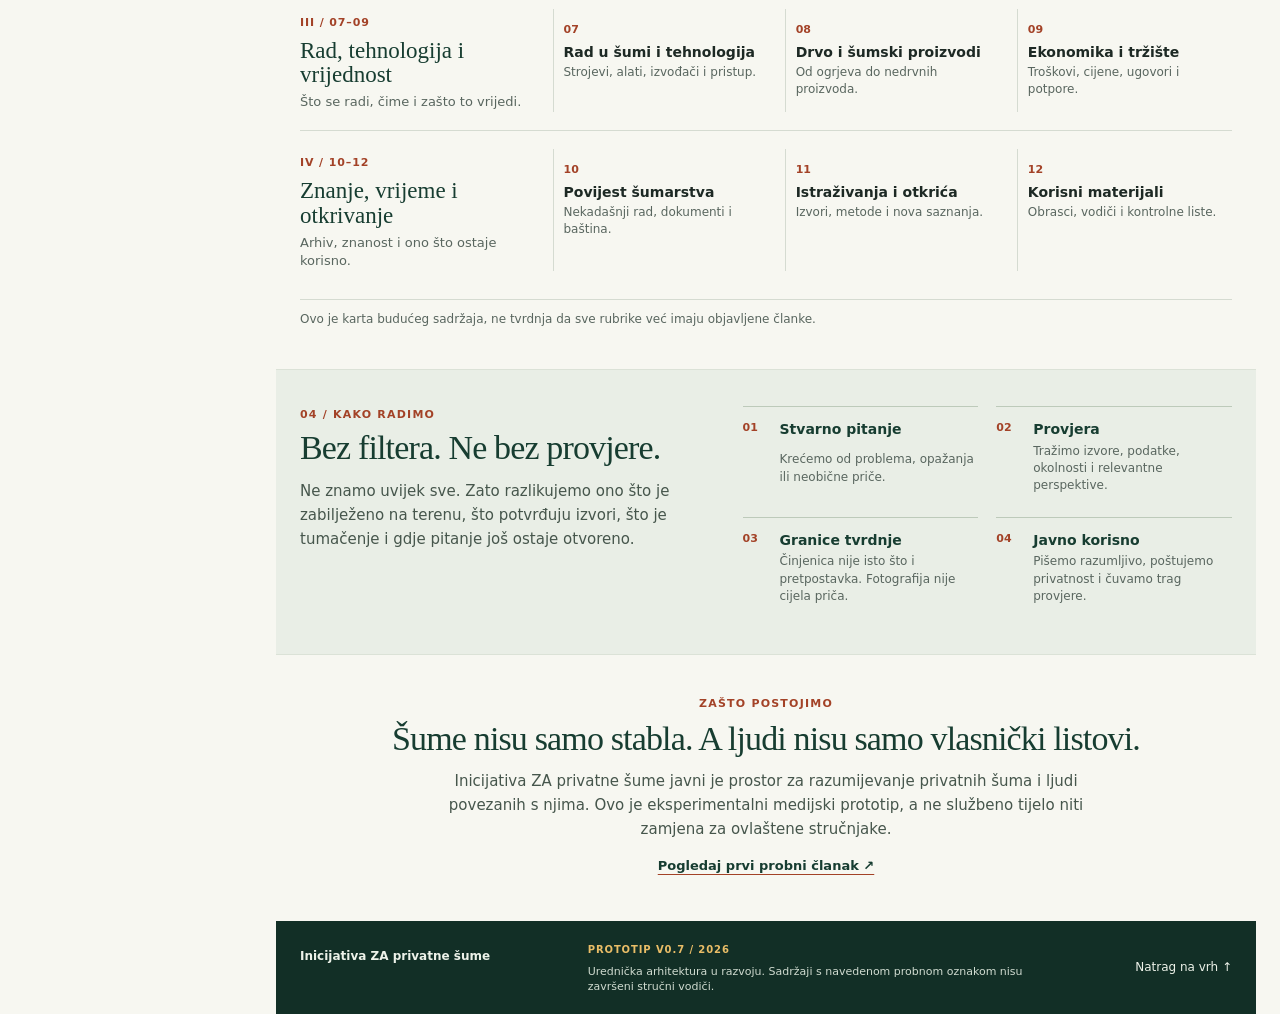
==== commit 0d6d240d: "Refresh layout stylesheet cache version" ====
--- a/index.html
+++ b/index.html
@@ -5,7 +5,7 @@
 <meta name="theme-color" content="#193b30">
 <meta name="description" content="Inicijativa ZA privatne šume. Šumske priče, stvarna pitanja, provjerena znanja, povijest i korisni materijali.">
 <title>IPŠ | Šuma ima više priča</title>
-<link rel="stylesheet" href="layout-modern-07.css?v=0.7.6">
+<link rel="stylesheet" href="layout-modern-07.css?v=0.7.7">
 </head>
 <body>
 <a class="skip" href="#sadrzaj">Preskoči na sadržaj</a>
--- a/layout-modern-07.css
+++ b/layout-modern-07.css
@@ -28,7 +28,7 @@
 .page-shell{width:min(var(--shell),calc(100% - 48px));margin-inline:auto}
 .skip{position:absolute;z-index:20;top:8px;left:-9999px;padding:10px 14px;background:var(--paper-bright);color:var(--forest);border:1px solid var(--line)}
 .skip:focus{left:12px}
-.site-frame{display:grid;grid-template-columns:252px minmax(0,1fr);align-items:start;min-height:100vh}
+.site-frame{width:calc(100% - 48px);max-width:1280px;margin-inline:auto;display:grid;grid-template-columns:252px minmax(0,1fr);align-items:start;min-height:100vh}
 .site-sidebar{position:sticky;top:0;height:100vh;overflow-y:auto;overscroll-behavior:contain;padding:20px 16px 16px 20px;background:var(--paper-bright);border-right:1px solid var(--line);display:flex;flex-direction:column;z-index:12}
 .brand{display:flex;align-items:center;gap:10px;flex:none;margin-bottom:22px}
 .brand-logo{display:block;width:auto;height:42px;max-width:162px;object-fit:contain;object-position:left center}
@@ -190,7 +190,7 @@
 @media(max-width:700px){
   html{scroll-padding-top:115px}
   .page-shell,.method-layout{width:calc(100% - 32px)}
-  .site-frame{display:block}
+  .site-frame{width:100%;display:block}
   .site-sidebar{height:auto;min-height:58px;overflow:visible;flex-direction:row;align-items:center;justify-content:space-between;gap:12px;padding:8px 16px;border-right:0;border-bottom:1px solid var(--line)}
   .brand{margin:0}
   .brand-logo{height:37px;max-width:144px}
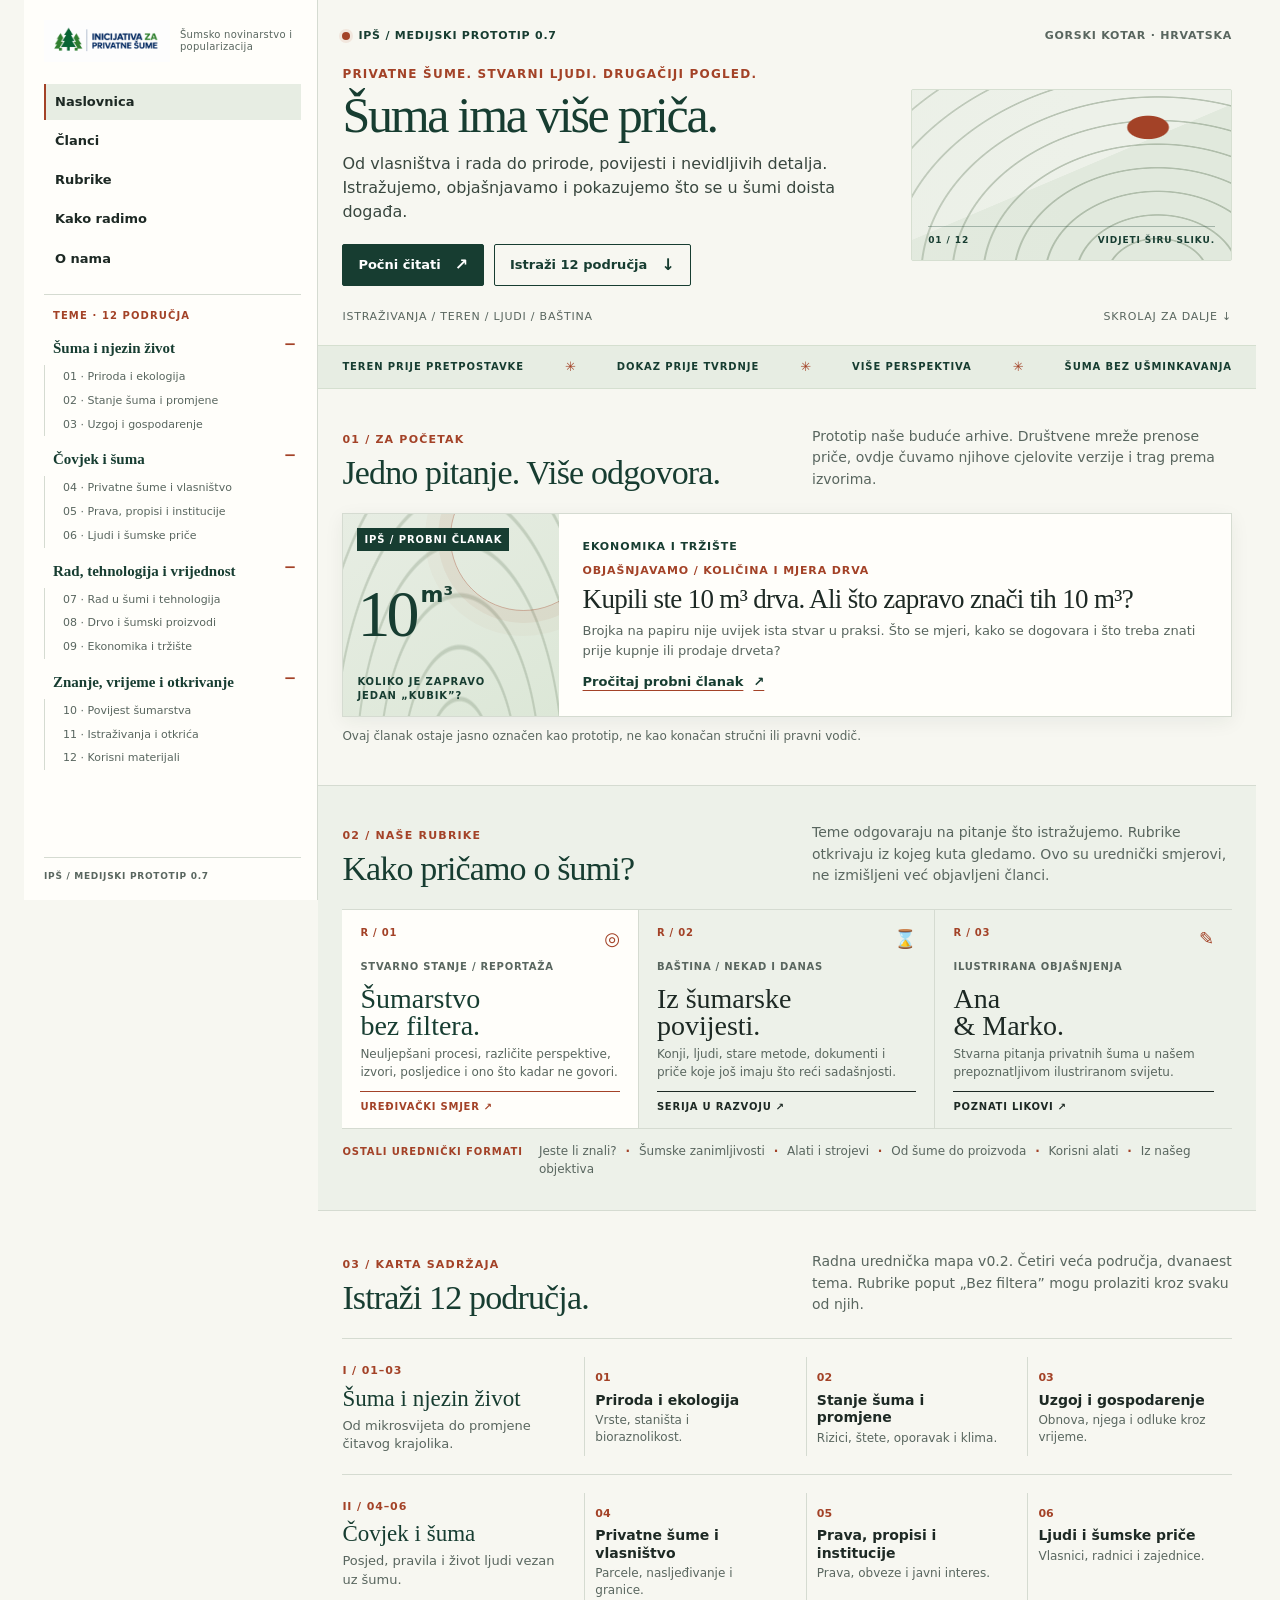
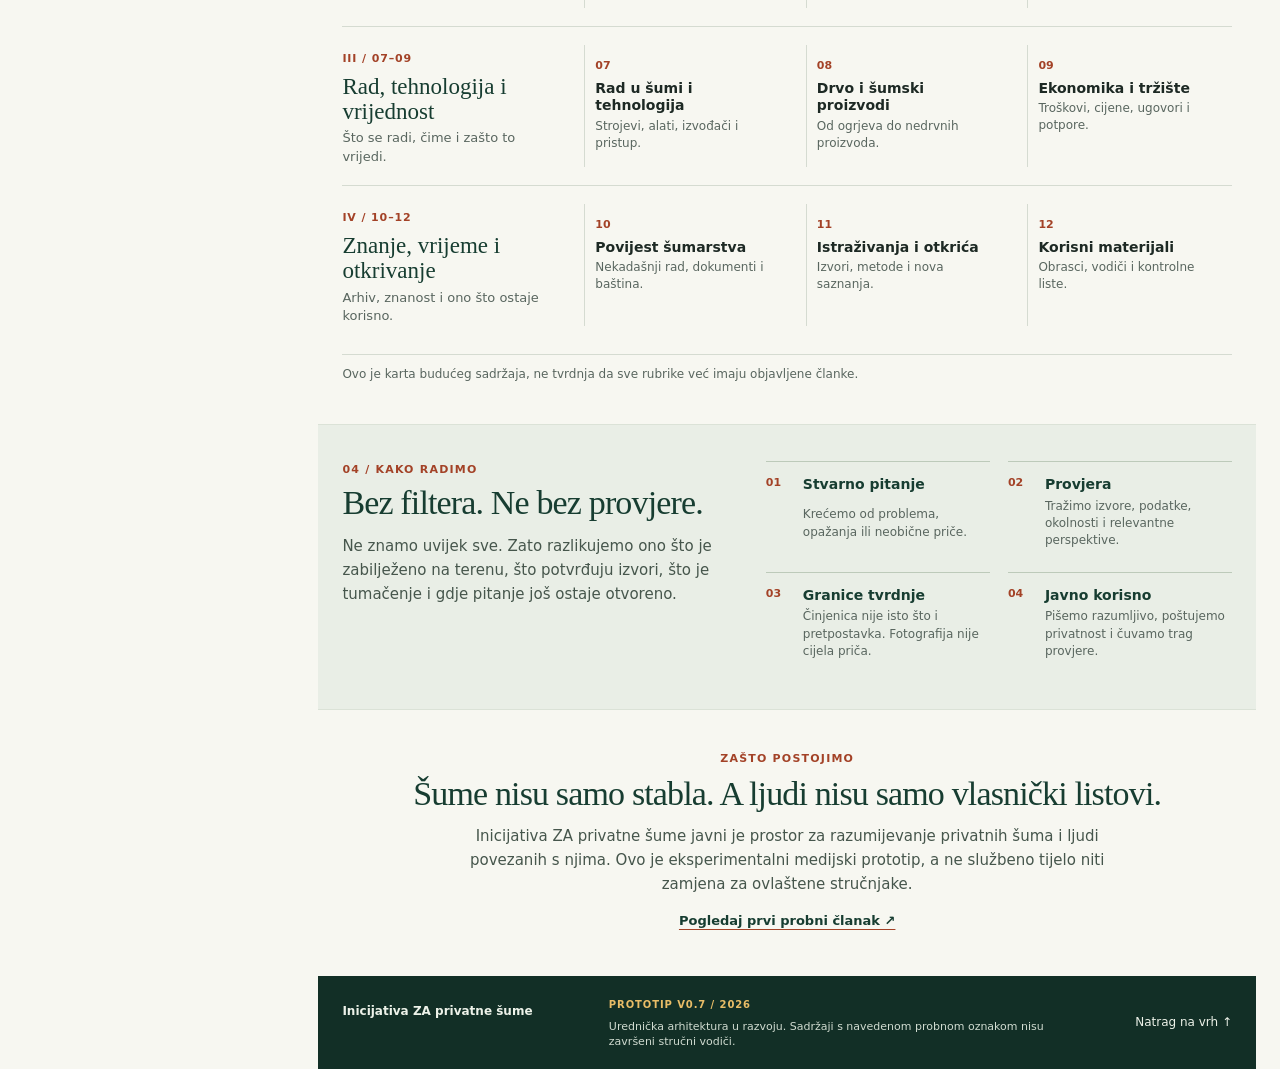
==== commit 411ac3c6: "Refresh sidebar layout stylesheet version" ====
--- a/index.html
+++ b/index.html
@@ -5,7 +5,7 @@
 <meta name="theme-color" content="#193b30">
 <meta name="description" content="Inicijativa ZA privatne šume. Šumske priče, stvarna pitanja, provjerena znanja, povijest i korisni materijali.">
 <title>IPŠ | Šuma ima više priča</title>
-<link rel="stylesheet" href="layout-modern-07.css?v=0.7.7">
+<link rel="stylesheet" href="layout-modern-07.css?v=0.7.8">
 </head>
 <body>
 <a class="skip" href="#sadrzaj">Preskoči na sadržaj</a>
--- a/layout-modern-07.css
+++ b/layout-modern-07.css
@@ -28,7 +28,7 @@
 .page-shell{width:min(var(--shell),calc(100% - 48px));margin-inline:auto}
 .skip{position:absolute;z-index:20;top:8px;left:-9999px;padding:10px 14px;background:var(--paper-bright);color:var(--forest);border:1px solid var(--line)}
 .skip:focus{left:12px}
-.site-frame{width:calc(100% - 48px);max-width:1280px;margin-inline:auto;display:grid;grid-template-columns:252px minmax(0,1fr);align-items:start;min-height:100vh}
+.site-frame{width:calc(100% - 48px);max-width:1280px;margin-inline:auto;display:grid;grid-template-columns:clamp(224px,23vw,320px) minmax(0,1fr);align-items:start;min-height:100vh}
 .site-sidebar{position:sticky;top:0;height:100vh;overflow-y:auto;overscroll-behavior:contain;padding:20px 16px 16px 20px;background:var(--paper-bright);border-right:1px solid var(--line);display:flex;flex-direction:column;z-index:12}
 .brand{display:flex;align-items:center;gap:10px;flex:none;margin-bottom:22px}
 .brand-logo{display:block;width:auto;height:42px;max-width:162px;object-fit:contain;object-position:left center}
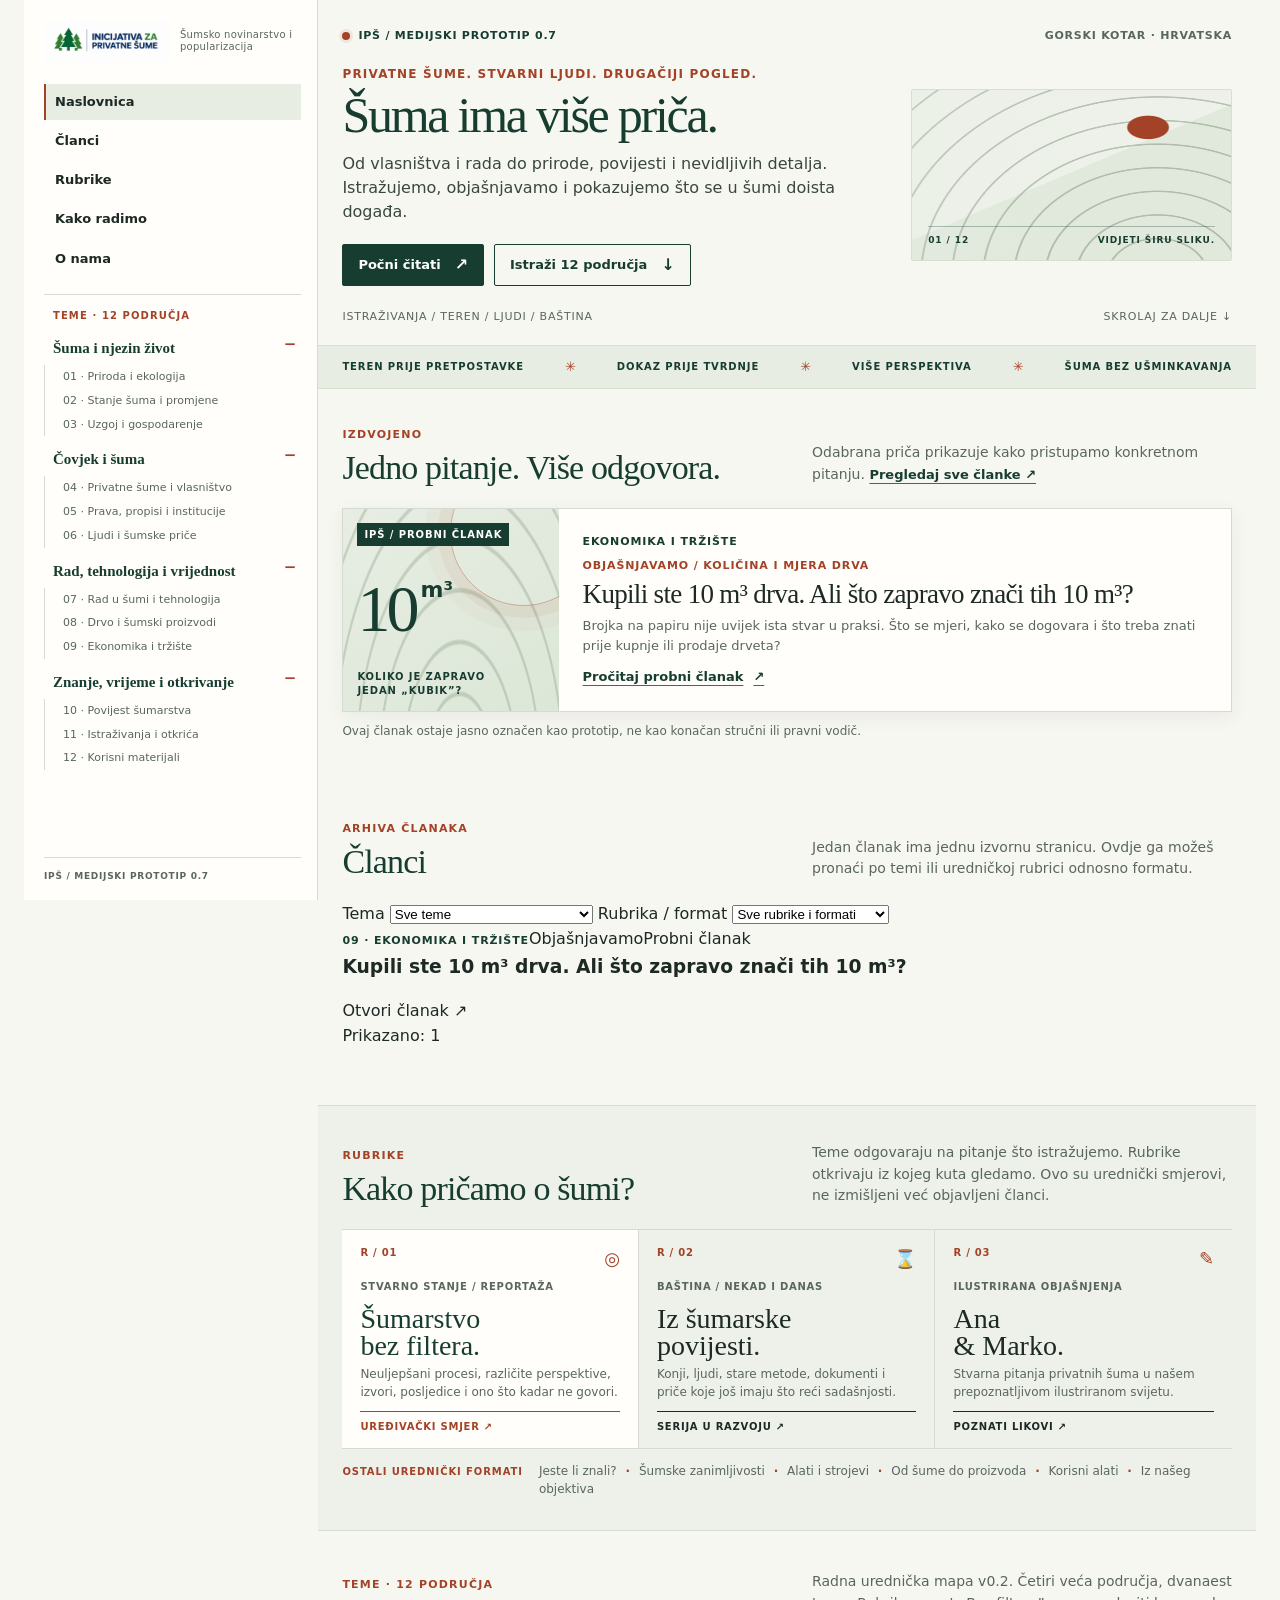
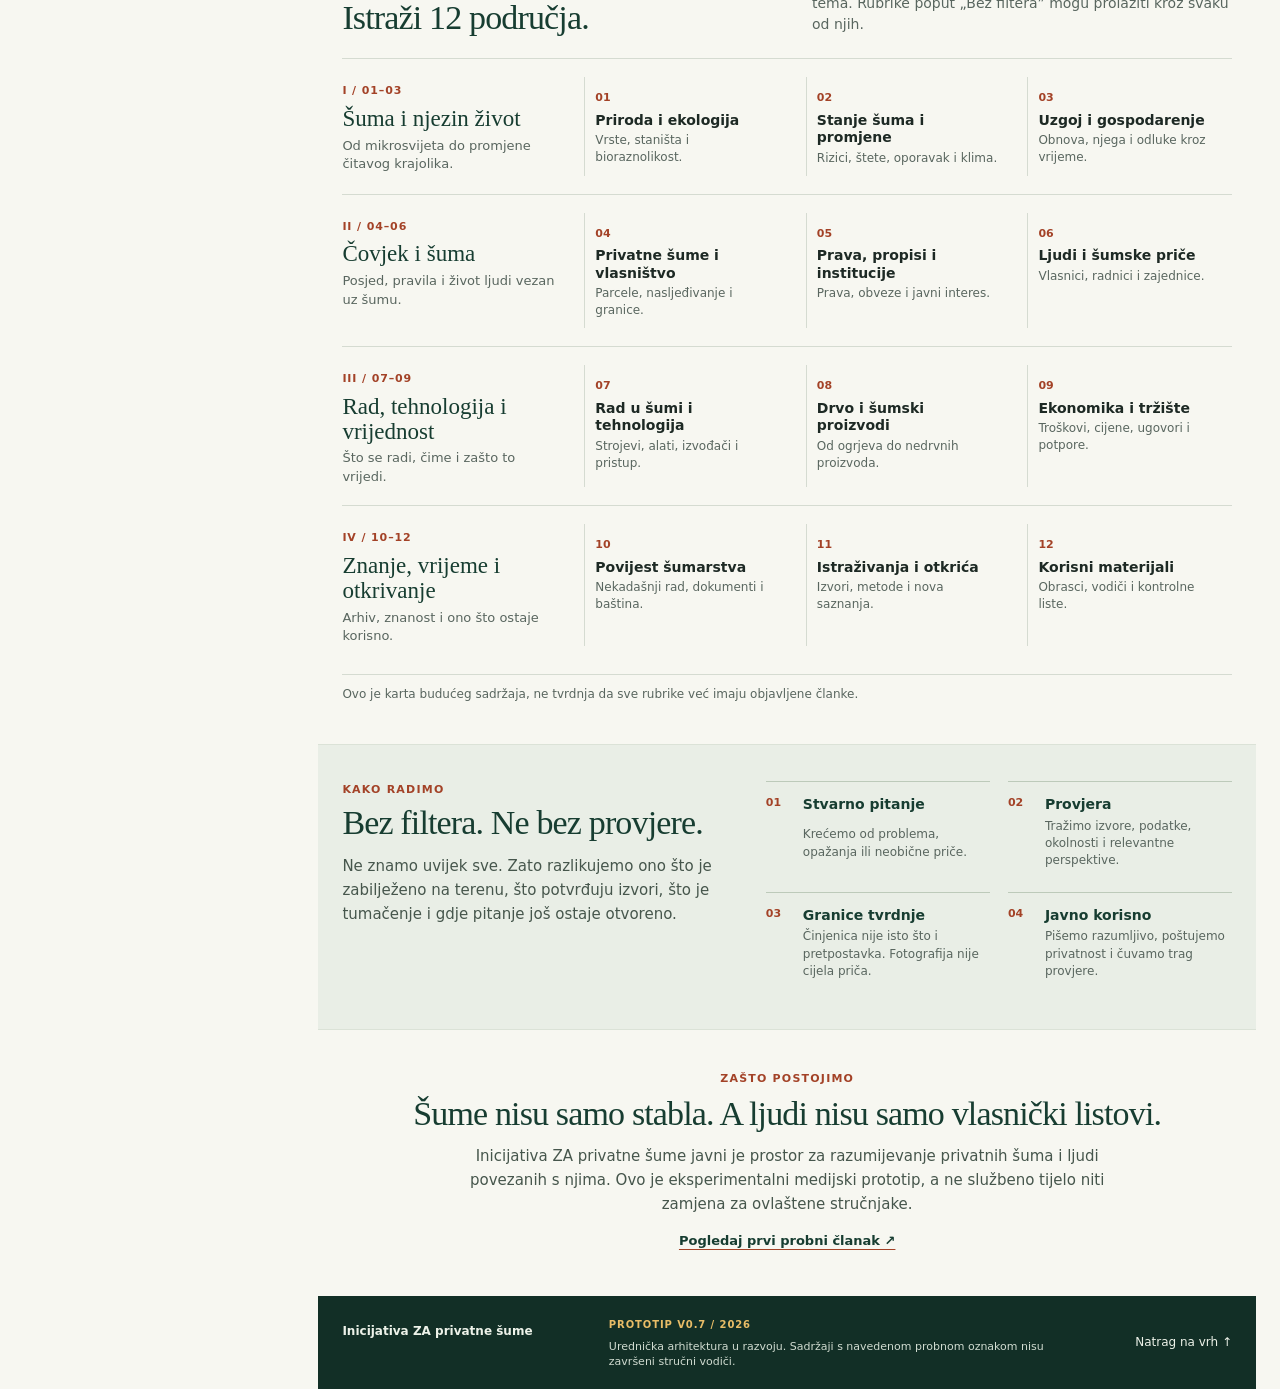
==== commit 4c4683ef: "Separate featured story from article archive" ====
--- a/index.html
+++ b/index.html
@@ -38,27 +38,61 @@
  <div class="hero-bottom"><span>ISTRAŽIVANJA / TEREN / LJUDI / BAŠTINA</span><span>SKROLAJ ZA DALJE ↓</span></div>
 </section>
 <div class="marquee" aria-label="Urednička načela"><div class="page-shell marquee-inner"><span>TEREN PRIJE PRETPOSTAVKE</span><b>✳</b><span>DOKAZ PRIJE TVRDNJE</span><b>✳</b><span>VIŠE PERSPEKTIVA</span><b>✳</b><span>ŠUMA BEZ UŠMINKAVANJA</span></div></div>
-<section id="clanci" class="page-shell featured section-space" aria-labelledby="feature-heading"><div class="section-intro"><div><span class="eyebrow">01 / ZA POČETAK</span><h2 id="feature-heading">Jedno pitanje. Više odgovora.</h2></div><p>Prototip naše buduće arhive. Društvene mreže prenose priče, ovdje čuvamo njihove cjelovite verzije i trag prema izvorima.</p></div>
+<section id="izdvojeno" class="page-shell featured section-space" aria-labelledby="feature-heading"><div class="section-intro"><div><span class="eyebrow">IZDVOJENO</span><h2 id="feature-heading">Jedno pitanje. Više odgovora.</h2></div><p>Odabrana priča prikazuje kako pristupamo konkretnom pitanju. <a class="text-link" href="#clanci">Pregledaj sve članke ↗</a></p></div>
  <a class="feature-card" href="clanci/kako-se-mjeri-drvo.html"><div class="feature-visual"><span class="visual-stamp">IPŠ / PROBNI ČLANAK</span><span class="visual-figure">10<span>m³</span></span><span class="visual-bottom">KOLIKO JE ZAPRAVO<br>JEDAN „KUBIK”?</span></div><div class="feature-copy"><span class="chip">EKONOMIKA I TRŽIŠTE</span><span class="feature-overline">OBJAŠNJAVAMO / KOLIČINA I MJERA DRVA</span><h3>Kupili ste 10 m³ drva. Ali što zapravo znači tih 10 m³?</h3><p>Brojka na papiru nije uvijek ista stvar u praksi. Što se mjeri, kako se dogovara i što treba znati prije kupnje ili prodaje drveta?</p><span class="read-arrow">Pročitaj probni članak <span aria-hidden="true">↗</span></span></div></a>
  <p class="prototype-note">Ovaj članak ostaje jasno označen kao prototip, ne kao konačan stručni ili pravni vodič.</p>
 </section>
-<section id="rubrike" class="rubrics-band" aria-labelledby="rubrics-heading"><div class="page-shell section-space"><div class="section-intro inverse"><div><span class="eyebrow">02 / NAŠE RUBRIKE</span><h2 id="rubrics-heading">Kako pričamo o šumi?</h2></div><p>Teme odgovaraju na pitanje što istražujemo. Rubrike otkrivaju iz kojeg kuta gledamo. Ovo su urednički smjerovi, ne izmišljeni već objavljeni članci.</p></div>
+<section id="clanci" class="page-shell section-space article-archive" aria-labelledby="articles-heading">
+ <div class="section-intro"><div><span class="eyebrow">ARHIVA ČLANAKA</span><h2 id="articles-heading">Članci</h2></div><p>Jedan članak ima jednu izvornu stranicu. Ovdje ga možeš pronaći po temi ili uredničkoj rubrici odnosno formatu.</p></div>
+ <div class="archive-filters" aria-label="Filtriraj članke">
+  <label for="filter-topic">Tema
+   <select id="filter-topic" aria-label="Filtriraj prema temi">
+    <option value="">Sve teme</option>
+    <option value="01">01 · Priroda i ekologija</option><option value="02">02 · Stanje šuma i promjene</option><option value="03">03 · Uzgoj i gospodarenje</option>
+    <option value="04">04 · Privatne šume i vlasništvo</option><option value="05">05 · Prava, propisi i institucije</option><option value="06">06 · Ljudi i šumske priče</option>
+    <option value="07">07 · Rad u šumi i tehnologija</option><option value="08">08 · Drvo i šumski proizvodi</option><option value="09">09 · Ekonomika i tržište</option>
+    <option value="10">10 · Povijest šumarstva</option><option value="11">11 · Istraživanja i otkrića</option><option value="12">12 · Korisni materijali</option>
+   </select>
+  </label>
+  <label for="filter-rubric">Rubrika / format
+   <select id="filter-rubric" aria-label="Filtriraj prema rubrici ili formatu">
+    <option value="">Sve rubrike i formati</option>
+    <option value="sumarstvo-bez-filtera">Šumarstvo bez filtera</option><option value="sumarska-povijest">Iz šumarske povijesti</option><option value="ana-marko">Ana & Marko</option>
+    <option value="jeste-li-znali">Jeste li znali?</option><option value="sumarske-zanimljivosti">Šumske zanimljivosti</option><option value="alati-i-strojevi">Alati i strojevi</option>
+    <option value="od-sume-do-proizvoda">Od šume do proizvoda</option><option value="korisni-alati">Korisni alati</option><option value="iz-naseg-objektiva">Iz našeg objektiva</option>
+    <option value="objasnjavamo">Objašnjavamo</option>
+   </select>
+  </label>
+ </div>
+ <div class="archive-list" id="article-list">
+  <article class="archive-item" data-topic="09" data-rubric="objasnjavamo">
+   <div class="archive-tags"><span class="chip">09 · Ekonomika i tržište</span><span class="archive-format">Objašnjavamo</span><span class="prototype-badge">Probni članak</span></div>
+   <h3><a href="clanci/kako-se-mjeri-drvo.html">Kupili ste 10 m³ drva. Ali što zapravo znači tih 10 m³?</a></h3>
+   <a class="archive-open" href="clanci/kako-se-mjeri-drvo.html">Otvori članak <span aria-hidden="true">↗</span></a>
+  </article>
+ </div>
+ <p class="archive-empty" role="status" hidden>Za odabrane filtre još nema članaka.</p>
+ <p class="archive-count" id="archive-count" role="status" aria-live="polite">Prikazano: 1</p>
+</section>
+<section id="rubrike" class="rubrics-band" aria-labelledby="rubrics-heading"><div class="page-shell section-space"><div class="section-intro inverse"><div><span class="eyebrow">RUBRIKE</span><h2 id="rubrics-heading">Kako pričamo o šumi?</h2></div><p>Teme odgovaraju na pitanje što istražujemo. Rubrike otkrivaju iz kojeg kuta gledamo. Ovo su urednički smjerovi, ne izmišljeni već objavljeni članci.</p></div>
 <div class="rubric-grid"><article class="rubric rubric-first"><span class="rubric-num">R / 01</span><div class="rubric-symbol">◎</div><div><span class="rubric-type">STVARNO STANJE / REPORTAŽA</span><h3>Šumarstvo<br>bez filtera.</h3><p>Neuljepšani procesi, različite perspektive, izvori, posljedice i ono što kadar ne govori.</p></div><span class="rubric-state">UREĐIVAČKI SMJER ↗</span></article>
 <article class="rubric"><span class="rubric-num">R / 02</span><div class="rubric-symbol">⌛</div><div><span class="rubric-type">BAŠTINA / NEKAD I DANAS</span><h3>Iz šumarske<br>povijesti.</h3><p>Konji, ljudi, stare metode, dokumenti i priče koje još imaju što reći sadašnjosti.</p></div><span class="rubric-state">SERIJA U RAZVOJU ↗</span></article>
 <article class="rubric"><span class="rubric-num">R / 03</span><div class="rubric-symbol">✎</div><div><span class="rubric-type">ILUSTRIRANA OBJAŠNJENJA</span><h3>Ana<br>& Marko.</h3><p>Stvarna pitanja privatnih šuma u našem prepoznatljivom ilustriranom svijetu.</p></div><span class="rubric-state">POZNATI LIKOVI ↗</span></article></div>
 <div class="rubric-more"><span>OSTALI UREDNIČKI FORMATI</span><p>Jeste li znali? <b>·</b> Šumske zanimljivosti <b>·</b> Alati i strojevi <b>·</b> Od šume do proizvoda <b>·</b> Korisni alati <b>·</b> Iz našeg objektiva</p></div>
 </div></section>
-<section id="teme" class="page-shell section-space topics" aria-labelledby="topics-heading"><div class="section-intro"><div><span class="eyebrow">03 / KARTA SADRŽAJA</span><h2 id="topics-heading">Istraži 12 područja.</h2></div><p>Radna urednička mapa v0.2. Četiri veća područja, dvanaest tema. Rubrike poput „Bez filtera” mogu prolaziti kroz svaku od njih.</p></div>
+<section id="teme" class="page-shell section-space topics" aria-labelledby="topics-heading"><div class="section-intro"><div><span class="eyebrow">TEME · 12 PODRUČJA</span><h2 id="topics-heading">Istraži 12 područja.</h2></div><p>Radna urednička mapa v0.2. Četiri veća područja, dvanaest tema. Rubrike poput „Bez filtera” mogu prolaziti kroz svaku od njih.</p></div>
 <div class="topic-family" id="suma"><header><span>I / 01–03</span><h3>Šuma i njezin život</h3><p>Od mikrosvijeta do promjene čitavog krajolika.</p></header><div class="topic-list"><article id="tema-01"><span>01</span><h4>Priroda i ekologija</h4><p>Vrste, staništa i bioraznolikost.</p></article><article id="tema-02"><span>02</span><h4>Stanje šuma i promjene</h4><p>Rizici, štete, oporavak i klima.</p></article><article id="tema-03"><span>03</span><h4>Uzgoj i gospodarenje</h4><p>Obnova, njega i odluke kroz vrijeme.</p></article></div></div>
 <div class="topic-family" id="ljudi"><header><span>II / 04–06</span><h3>Čovjek i šuma</h3><p>Posjed, pravila i život ljudi vezan uz šumu.</p></header><div class="topic-list"><article id="tema-04"><span>04</span><h4>Privatne šume i vlasništvo</h4><p>Parcele, nasljeđivanje i granice.</p></article><article id="tema-05"><span>05</span><h4>Prava, propisi i institucije</h4><p>Prava, obveze i javni interes.</p></article><article id="tema-06"><span>06</span><h4>Ljudi i šumske priče</h4><p>Vlasnici, radnici i zajednice.</p></article></div></div>
 <div class="topic-family" id="rad"><header><span>III / 07–09</span><h3>Rad, tehnologija i vrijednost</h3><p>Što se radi, čime i zašto to vrijedi.</p></header><div class="topic-list"><article id="tema-07"><span>07</span><h4>Rad u šumi i tehnologija</h4><p>Strojevi, alati, izvođači i pristup.</p></article><article id="tema-08"><span>08</span><h4>Drvo i šumski proizvodi</h4><p>Od ogrjeva do nedrvnih proizvoda.</p></article><article id="tema-09"><span>09</span><h4>Ekonomika i tržište</h4><p>Troškovi, cijene, ugovori i potpore.</p></article></div></div>
 <div class="topic-family" id="znanje"><header><span>IV / 10–12</span><h3>Znanje, vrijeme i otkrivanje</h3><p>Arhiv, znanost i ono što ostaje korisno.</p></header><div class="topic-list"><article id="tema-10"><span>10</span><h4>Povijest šumarstva</h4><p>Nekadašnji rad, dokumenti i baština.</p></article><article id="tema-11"><span>11</span><h4>Istraživanja i otkrića</h4><p>Izvori, metode i nova saznanja.</p></article><article id="tema-12"><span>12</span><h4>Korisni materijali</h4><p>Obrasci, vodiči i kontrolne liste.</p></article></div></div><p class="topics-footnote">Ovo je karta budućeg sadržaja, ne tvrdnja da sve rubrike već imaju objavljene članke.</p></section>
-<section id="metoda" class="method-band"><div class="page-shell method-layout"><div><span class="eyebrow">04 / KAKO RADIMO</span><h2>Bez filtera. Ne bez provjere.</h2><p>Ne znamo uvijek sve. Zato razlikujemo ono što je zabilježeno na terenu, što potvrđuju izvori, što je tumačenje i gdje pitanje još ostaje otvoreno.</p></div><div class="method-steps"><div><span>01</span><strong>Stvarno pitanje</strong><p>Krećemo od problema, opažanja ili neobične priče.</p></div><div><span>02</span><strong>Provjera</strong><p>Tražimo izvore, podatke, okolnosti i relevantne perspektive.</p></div><div><span>03</span><strong>Granice tvrdnje</strong><p>Činjenica nije isto što i pretpostavka. Fotografija nije cijela priča.</p></div><div><span>04</span><strong>Javno korisno</strong><p>Pišemo razumljivo, poštujemo privatnost i čuvamo trag provjere.</p></div></div></div></section>
+<section id="metoda" class="method-band"><div class="page-shell method-layout"><div><span class="eyebrow">KAKO RADIMO</span><h2>Bez filtera. Ne bez provjere.</h2><p>Ne znamo uvijek sve. Zato razlikujemo ono što je zabilježeno na terenu, što potvrđuju izvori, što je tumačenje i gdje pitanje još ostaje otvoreno.</p></div><div class="method-steps"><div><span>01</span><strong>Stvarno pitanje</strong><p>Krećemo od problema, opažanja ili neobične priče.</p></div><div><span>02</span><strong>Provjera</strong><p>Tražimo izvore, podatke, okolnosti i relevantne perspektive.</p></div><div><span>03</span><strong>Granice tvrdnje</strong><p>Činjenica nije isto što i pretpostavka. Fotografija nije cijela priča.</p></div><div><span>04</span><strong>Javno korisno</strong><p>Pišemo razumljivo, poštujemo privatnost i čuvamo trag provjere.</p></div></div></div></section>
 <section id="onama" class="page-shell closing"><span class="eyebrow">ZAŠTO POSTOJIMO</span><h2>Šume nisu samo stabla. A ljudi nisu samo vlasnički listovi.</h2><p>Inicijativa ZA privatne šume javni je prostor za razumijevanje privatnih šuma i ljudi povezanih s njima. Ovo je eksperimentalni medijski prototip, a ne službeno tijelo niti zamjena za ovlaštene stručnjake.</p><a href="clanci/kako-se-mjeri-drvo.html" class="text-link">Pogledaj prvi probni članak ↗</a></section>
 </main>
 <footer><div class="footer-inner page-shell"><a class="brand" href="./"><span class="footer-name">Inicijativa ZA privatne šume</span></a><div><span>PROTOTIP V0.7 / 2026</span><p>Urednička arhitektura u razvoju. Sadržaji s navedenom probnom oznakom nisu završeni stručni vodiči.</p></div><a href="#sadrzaj">Natrag na vrh ↑</a></div></footer>
 </div></div>
 <script>
 (()=>{const menu=document.querySelector('.sidebar-menu');menu.open=matchMedia('(min-width:701px)').matches;const links=[...document.querySelectorAll('.sidebar-menu-content a[href^="#"]')];const targets=links.map(a=>({a,el:document.getElementById(a.getAttribute('href').slice(1))})).filter(x=>x.el);const update=()=>{const eligible=targets.map(x=>({...x,top:x.el.getBoundingClientRect().top})).filter(x=>x.top<=innerHeight*.2);if(eligible.length){const nearest=Math.max(...eligible.map(x=>x.top));const tied=eligible.filter(x=>Math.abs(x.top-nearest)<8);const current=(location.hash.startsWith('#tema-')&&tied.find(x=>x.a.getAttribute('href')===location.hash))||tied[0];links.forEach(a=>a.removeAttribute('aria-current'));current.a.setAttribute('aria-current','location')}};addEventListener('scroll',update,{passive:true});update()})();
+
+(()=>{const topic=document.querySelector('#filter-topic'),rubric=document.querySelector('#filter-rubric'),items=[...document.querySelectorAll('.archive-item')],empty=document.querySelector('.archive-empty'),count=document.querySelector('#archive-count');if(!topic||!rubric)return;const update=()=>{let shown=0;for(const item of items){const match=(!topic.value||item.dataset.topic===topic.value)&&(!rubric.value||item.dataset.rubric===rubric.value);item.hidden=!match;if(match)shown++}empty.hidden=shown>0;count.textContent=`Prikazano: ${shown}`};topic.addEventListener('change',update);rubric.addEventListener('change',update)})();
 </script>
 </body></html>
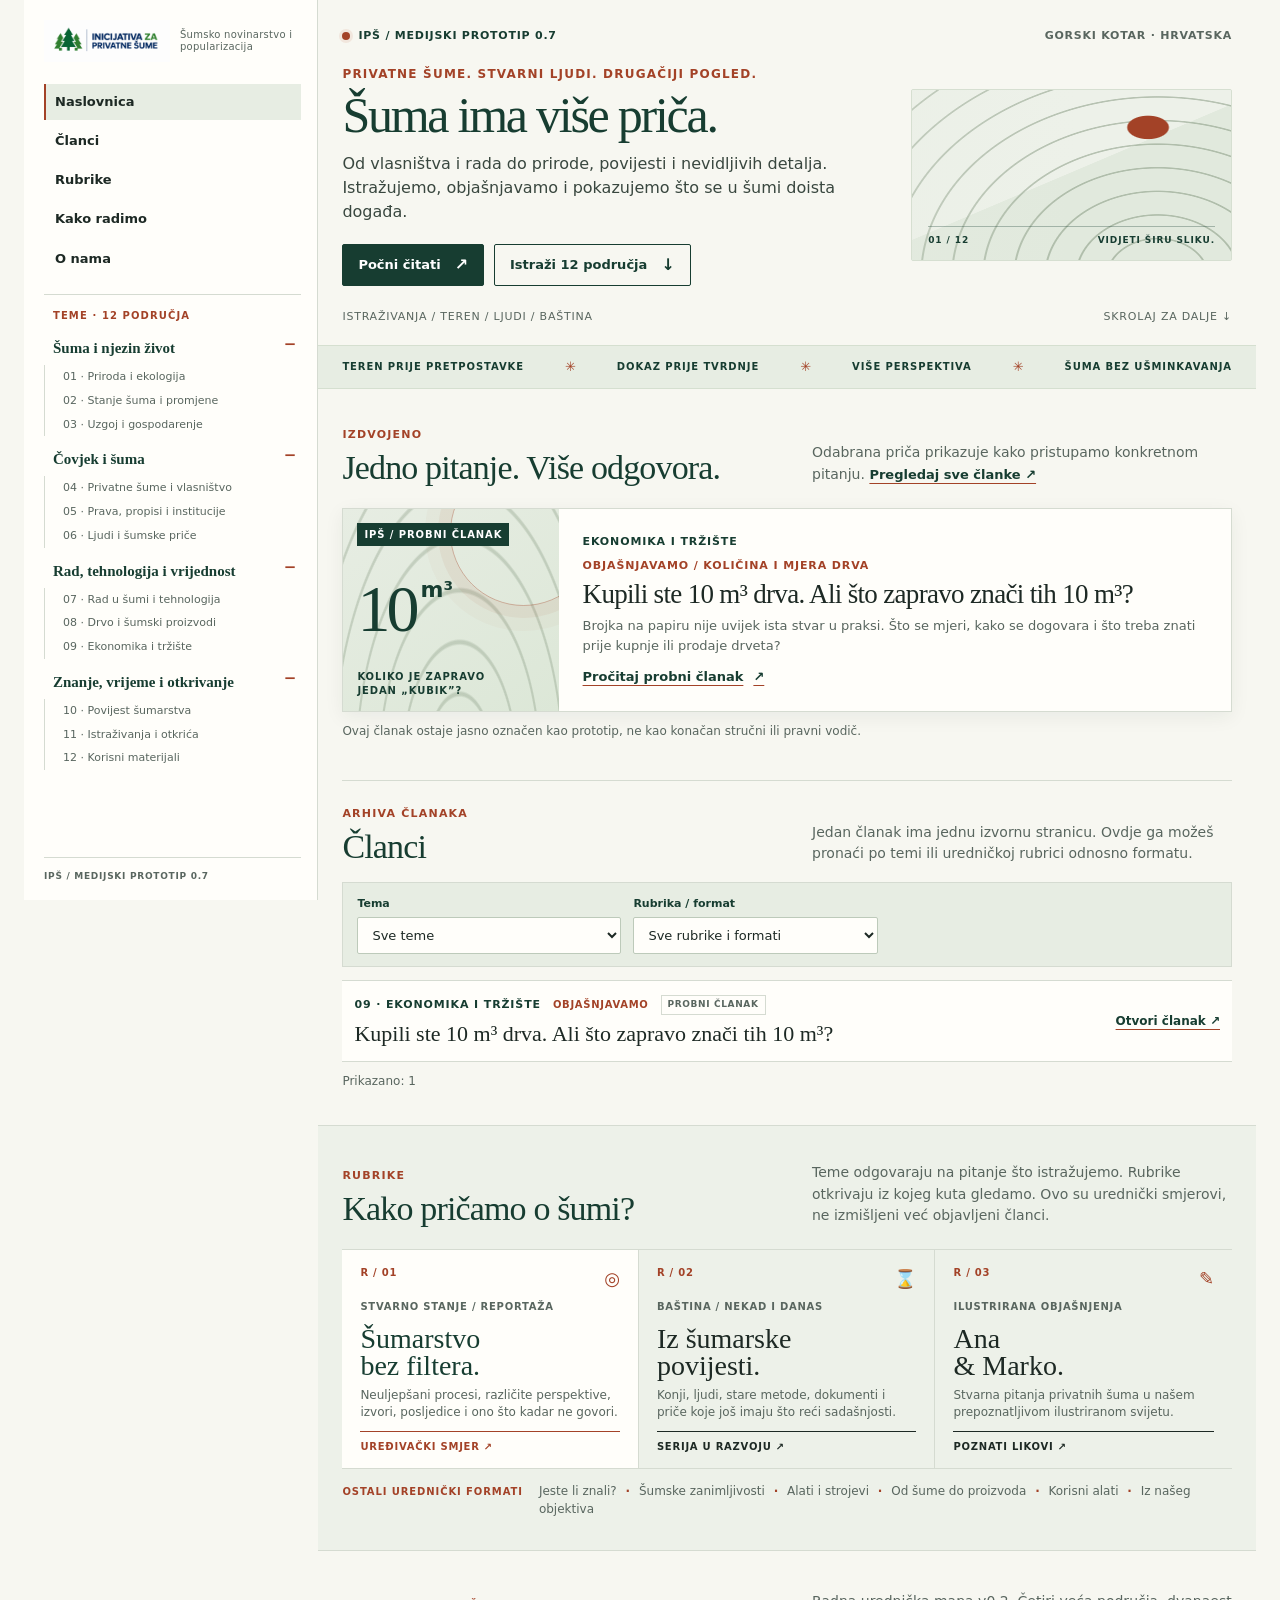
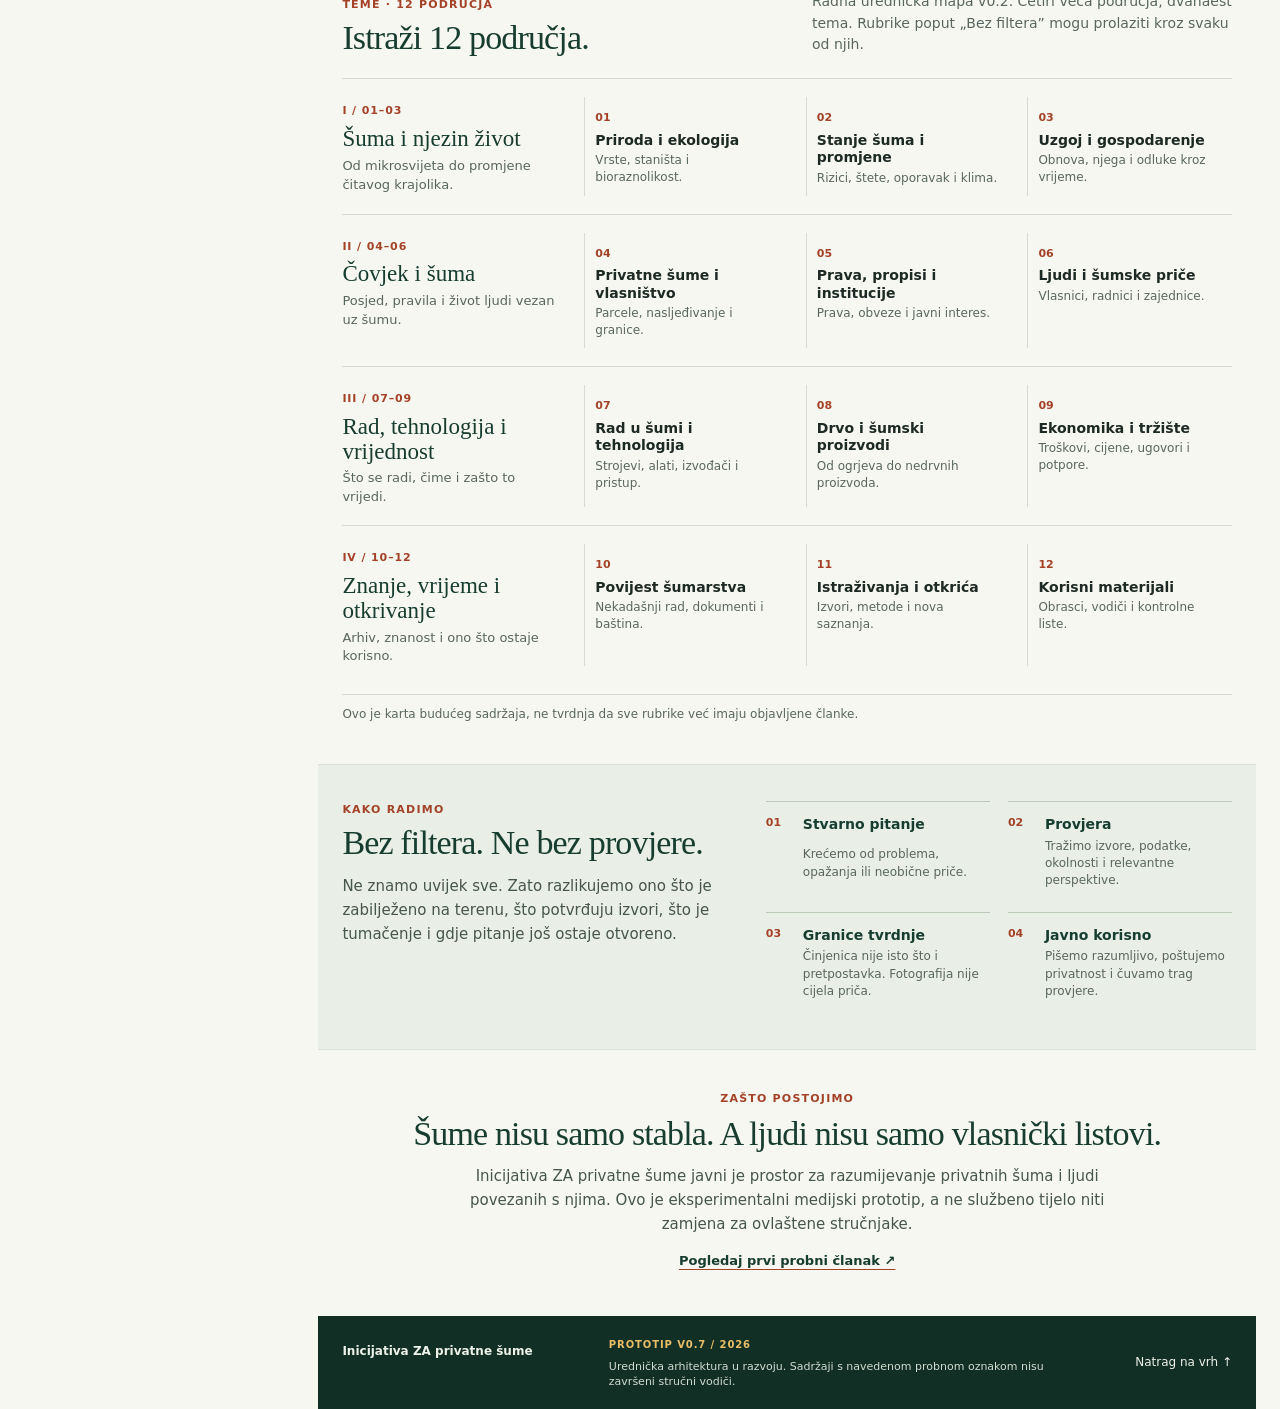
==== commit 46c57f5c: "Enable article archive and refresh stylesheet" ====
--- a/index.html
+++ b/index.html
@@ -5,7 +5,7 @@
 <meta name="theme-color" content="#193b30">
 <meta name="description" content="Inicijativa ZA privatne šume. Šumske priče, stvarna pitanja, provjerena znanja, povijest i korisni materijali.">
 <title>IPŠ | Šuma ima više priča</title>
-<link rel="stylesheet" href="layout-modern-07.css?v=0.7.8">
+<link rel="stylesheet" href="layout-modern-07.css?v=0.7.9">
 </head>
 <body>
 <a class="skip" href="#sadrzaj">Preskoči na sadržaj</a>
@@ -71,7 +71,7 @@
    <a class="archive-open" href="clanci/kako-se-mjeri-drvo.html">Otvori članak <span aria-hidden="true">↗</span></a>
   </article>
  </div>
- <p class="archive-empty" role="status" hidden>Za odabrane filtre još nema članaka.</p>
+ <p class="archive-empty" hidden aria-hidden="true">Za odabrane filtre još nema članaka.</p>
  <p class="archive-count" id="archive-count" role="status" aria-live="polite">Prikazano: 1</p>
 </section>
 <section id="rubrike" class="rubrics-band" aria-labelledby="rubrics-heading"><div class="page-shell section-space"><div class="section-intro inverse"><div><span class="eyebrow">RUBRIKE</span><h2 id="rubrics-heading">Kako pričamo o šumi?</h2></div><p>Teme odgovaraju na pitanje što istražujemo. Rubrike otkrivaju iz kojeg kuta gledamo. Ovo su urednički smjerovi, ne izmišljeni već objavljeni članci.</p></div>
--- a/layout-modern-07.css
+++ b/layout-modern-07.css
@@ -260,4 +260,28 @@
 @media(prefers-reduced-motion:reduce){
   *,*::before,*::after{scroll-behavior:auto!important;transition:none!important}
 }
+
+.article-archive{padding:24px 0 34px;border-top:1px solid var(--line)}
+.article-archive .section-intro{margin-bottom:17px}
+.archive-filters{display:flex;align-items:end;flex-wrap:wrap;gap:12px;margin:0 0 13px;padding:12px 14px;background:var(--sage);border:1px solid var(--line)}
+.archive-filters label{display:grid;gap:5px;color:var(--forest);font-size:11px;font-weight:700}
+.archive-filters select{min-width:245px;max-width:100%;padding:9px 32px 9px 10px;border:1px solid #bdcaba;border-radius:2px;background:var(--paper-bright);color:var(--ink);font:500 13px/1.3 var(--sans)}
+.archive-filters select:focus-visible{outline:3px solid var(--rust);outline-offset:2px}
+.archive-item{display:grid;grid-template-columns:minmax(0,1fr) auto;align-items:center;gap:6px 18px;padding:14px 12px;border-block:1px solid var(--line);background:var(--paper-bright)}
+.archive-item+.archive-item{border-top:0}
+.archive-tags{grid-column:1;display:flex;align-items:center;flex-wrap:wrap;gap:6px 12px}
+.archive-format{color:var(--rust);font-size:10px;font-weight:750;letter-spacing:.07em;text-transform:uppercase}
+.prototype-badge{padding:2px 6px;border:1px solid var(--line);color:var(--muted);font-size:9px;font-weight:750;letter-spacing:.07em;text-transform:uppercase}
+.archive-item h3{grid-column:1;margin:0;color:var(--ink);font:500 clamp(18px,2vw,22px)/1.2 var(--serif)}
+.archive-item h3 a:hover{color:var(--forest);text-decoration-color:var(--rust)}
+.archive-open{grid-column:2;grid-row:1/span 2;white-space:nowrap;color:var(--forest);font-size:12px;font-weight:750;text-decoration:underline;text-decoration-color:var(--rust);text-underline-offset:4px}
+.archive-empty,.archive-count{margin:10px 0 0;color:var(--muted);font-size:12px}
+@media(max-width:700px){
+ .article-archive{padding:22px 0 27px}
+ .archive-filters{align-items:stretch;flex-direction:column;gap:9px;padding:11px}
+ .archive-filters select{width:100%;min-width:0}
+ .archive-item{grid-template-columns:1fr;gap:7px;padding:13px 10px}
+ .archive-open{grid-column:1;grid-row:auto}
+}
+
 @media(max-width:380px){.sidebar-menu>summary{padding:8px 9px;font-size:11px}}
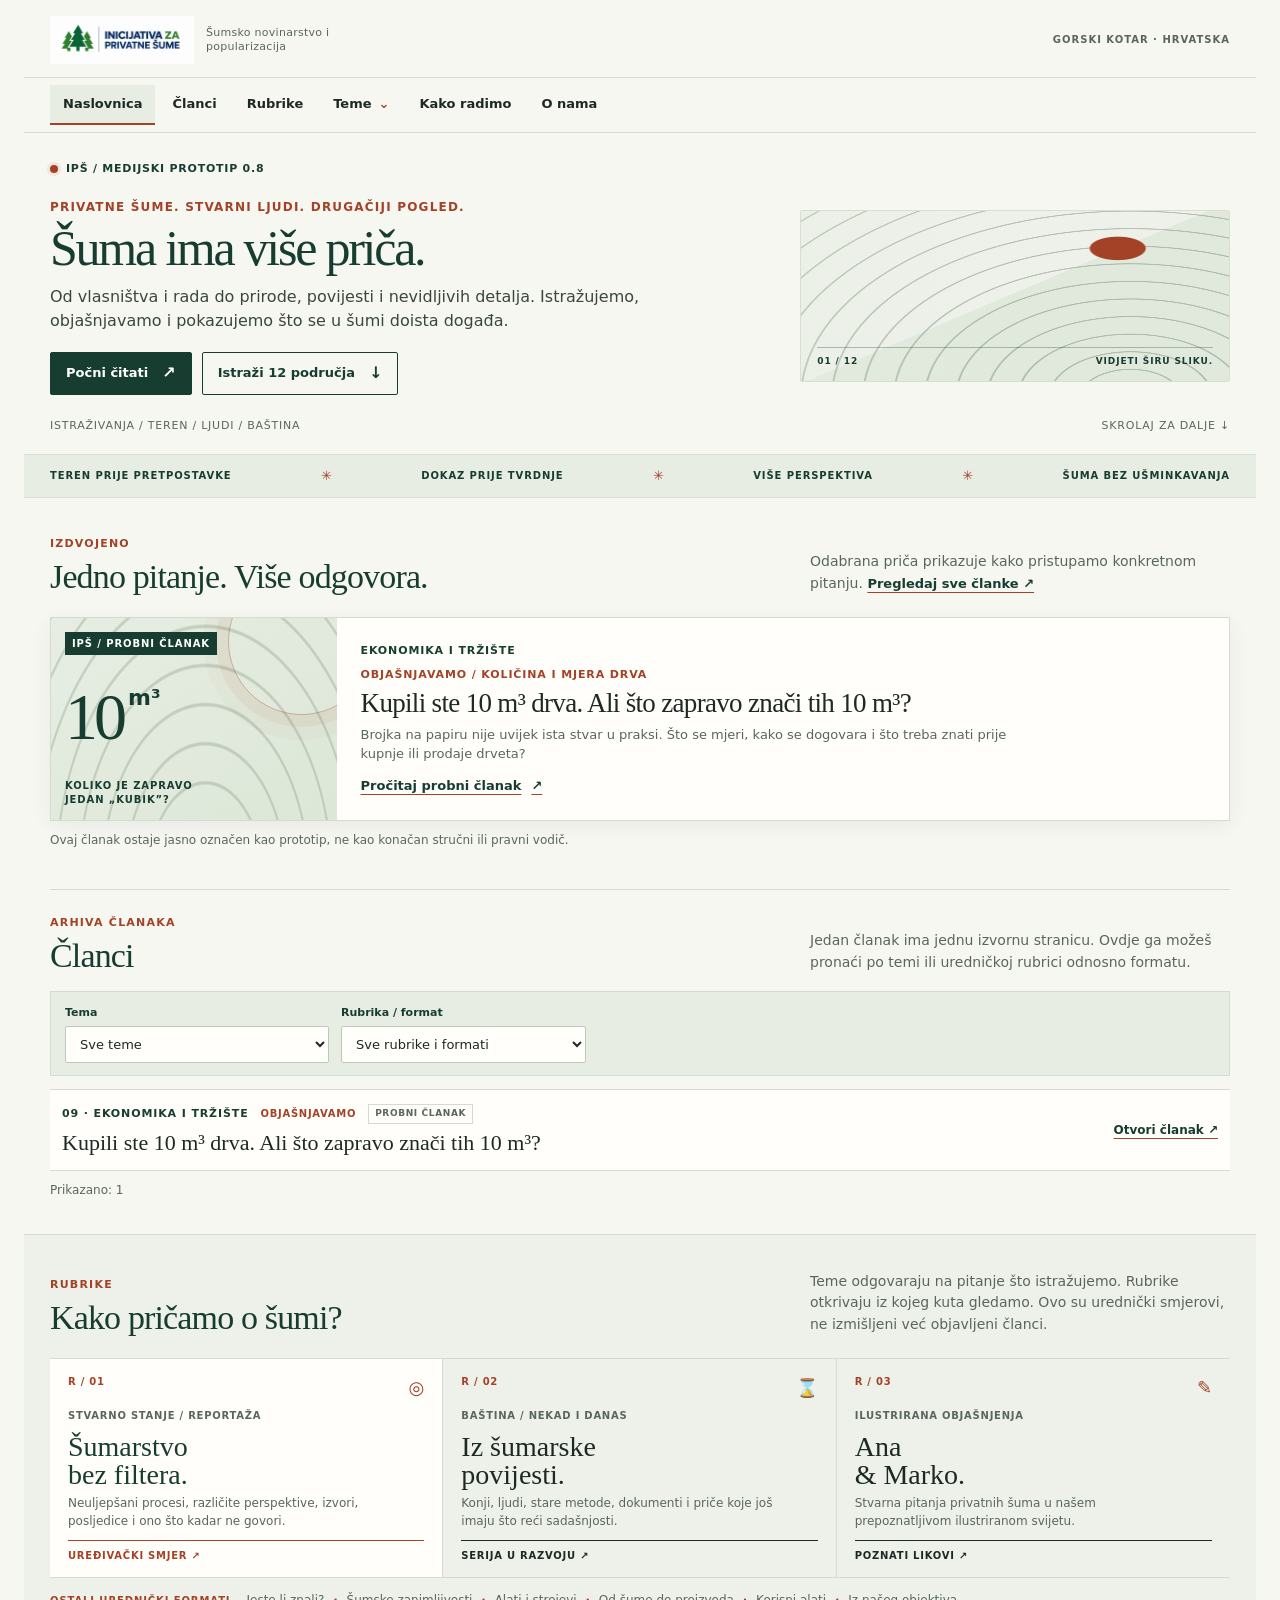
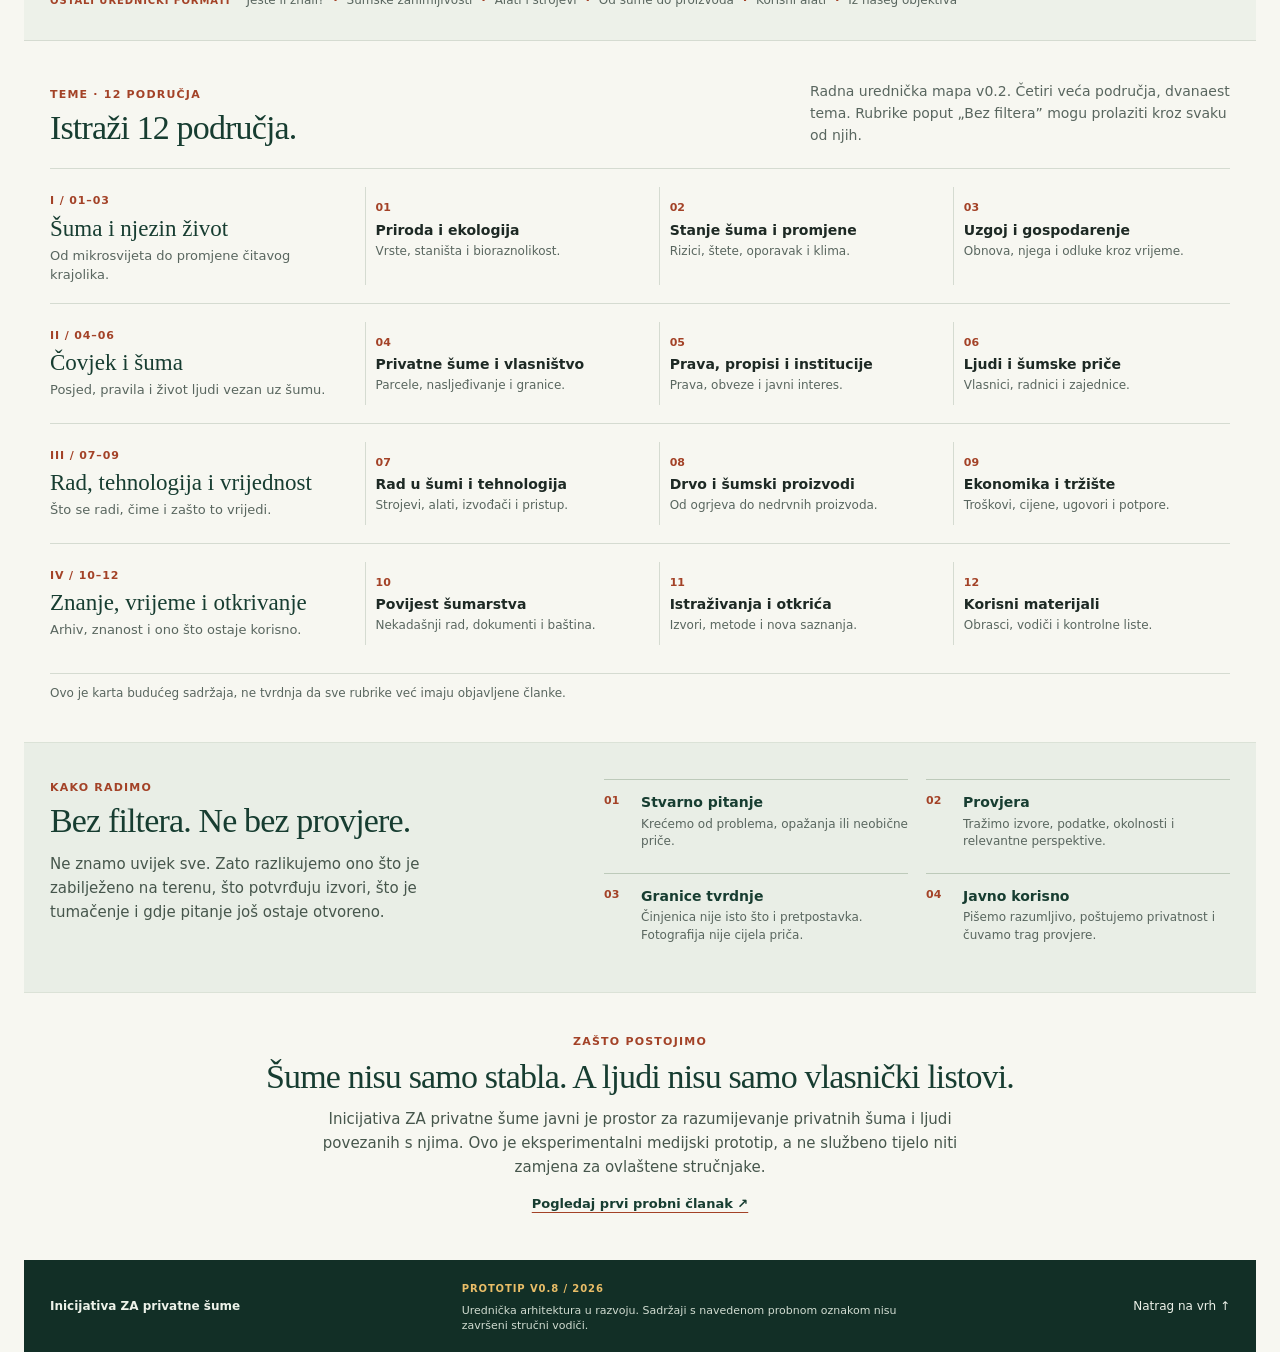
==== commit ba20174d: "Modernize IPŠ prototype with editorial top navigation" ====
--- a/index.html
+++ b/index.html
@@ -5,34 +5,39 @@
 <meta name="theme-color" content="#193b30">
 <meta name="description" content="Inicijativa ZA privatne šume. Šumske priče, stvarna pitanja, provjerena znanja, povijest i korisni materijali.">
 <title>IPŠ | Šuma ima više priča</title>
-<link rel="stylesheet" href="layout-modern-07.css?v=0.7.9">
+<link rel="stylesheet" href="layout-modern-08.css?v=0.8.0">
 </head>
 <body>
 <a class="skip" href="#sadrzaj">Preskoči na sadržaj</a>
 <div class="site-frame">
-<aside class="site-sidebar" aria-label="IPŠ navigacija">
- <a class="brand" href="./" aria-label="IPŠ naslovnica"><img class="brand-logo" src="assets/ipsh-logo-full.png" alt="Inicijativa ZA privatne šume"><span class="brand-copy"><small>Šumsko novinarstvo i popularizacija</small></span></a>
- <details class="sidebar-menu" open>
-  <summary>Izbornik</summary>
-  <div class="sidebar-menu-content">
-   <nav class="primary-nav" aria-label="Glavna navigacija">
-    <a href="#sadrzaj" aria-current="page">Naslovnica</a><a href="#clanci">Članci</a><a href="#rubrike">Rubrike</a><a href="#metoda">Kako radimo</a><a href="#onama">O nama</a>
-   </nav>
-   <nav class="topic-nav" aria-label="Tematska područja">
-    <h2>Teme · 12 područja</h2>
-    <details class="topic-group" open><summary>Šuma i njezin život</summary><ul class="topic-links"><li><a href="#tema-01">01 · Priroda i ekologija</a></li><li><a href="#tema-02">02 · Stanje šuma i promjene</a></li><li><a href="#tema-03">03 · Uzgoj i gospodarenje</a></li></ul></details>
-    <details class="topic-group" open><summary>Čovjek i šuma</summary><ul class="topic-links"><li><a href="#tema-04">04 · Privatne šume i vlasništvo</a></li><li><a href="#tema-05">05 · Prava, propisi i institucije</a></li><li><a href="#tema-06">06 · Ljudi i šumske priče</a></li></ul></details>
-    <details class="topic-group" open><summary>Rad, tehnologija i vrijednost</summary><ul class="topic-links"><li><a href="#tema-07">07 · Rad u šumi i tehnologija</a></li><li><a href="#tema-08">08 · Drvo i šumski proizvodi</a></li><li><a href="#tema-09">09 · Ekonomika i tržište</a></li></ul></details>
-    <details class="topic-group" open><summary>Znanje, vrijeme i otkrivanje</summary><ul class="topic-links"><li><a href="#tema-10">10 · Povijest šumarstva</a></li><li><a href="#tema-11">11 · Istraživanja i otkrića</a></li><li><a href="#tema-12">12 · Korisni materijali</a></li></ul></details>
-   </nav>
-  </div>
+<header class="site-header">
+ <div class="masthead">
+  <a class="brand" href="#sadrzaj" aria-label="IPŠ naslovnica"><img class="brand-logo" src="assets/ipsh-logo-full.png" alt="Inicijativa ZA privatne šume"><span class="brand-copy"><small>Šumsko novinarstvo i popularizacija</small></span></a>
+  <span class="header-region">GORSKI KOTAR · HRVATSKA</span>
+ </div>
+ <details class="main-menu" open>
+  <summary class="menu-toggle"><span aria-hidden="true">☰</span> Izbornik</summary>
+  <nav class="primary-nav" aria-label="Glavna navigacija">
+   <a href="#sadrzaj" aria-current="page">Naslovnica</a>
+   <a href="#clanci">Članci</a>
+   <a href="#rubrike">Rubrike</a>
+   <details class="topic-menu"><summary>Teme</summary><div class="topic-menu-panel">
+    <nav class="topic-nav" aria-label="Tematska područja"><h2>Teme · 12 područja</h2>
+     <details class="topic-group" open><summary>Šuma i njezin život</summary><ul class="topic-links"><li><a href="#tema-01">01 · Priroda i ekologija</a></li><li><a href="#tema-02">02 · Stanje šuma i promjene</a></li><li><a href="#tema-03">03 · Uzgoj i gospodarenje</a></li></ul></details>
+     <details class="topic-group" open><summary>Čovjek i šuma</summary><ul class="topic-links"><li><a href="#tema-04">04 · Privatne šume i vlasništvo</a></li><li><a href="#tema-05">05 · Prava, propisi i institucije</a></li><li><a href="#tema-06">06 · Ljudi i šumske priče</a></li></ul></details>
+     <details class="topic-group" open><summary>Rad, tehnologija i vrijednost</summary><ul class="topic-links"><li><a href="#tema-07">07 · Rad u šumi i tehnologija</a></li><li><a href="#tema-08">08 · Drvo i šumski proizvodi</a></li><li><a href="#tema-09">09 · Ekonomika i tržište</a></li></ul></details>
+     <details class="topic-group" open><summary>Znanje, vrijeme i otkrivanje</summary><ul class="topic-links"><li><a href="#tema-10">10 · Povijest šumarstva</a></li><li><a href="#tema-11">11 · Istraživanja i otkrića</a></li><li><a href="#tema-12">12 · Korisni materijali</a></li></ul></details>
+    </nav>
+   </div></details>
+   <a href="#metoda">Kako radimo</a>
+   <a href="#onama">O nama</a>
+  </nav>
  </details>
- <div class="sidebar-bottom">IPŠ / MEDIJSKI PROTOTIP 0.7</div>
-</aside>
+</header>
 <div class="main-column">
 <main id="sadrzaj">
 <section class="hero page-shell">
- <div class="hero-top"><span class="kicker"><span class="pulse"></span> IPŠ / MEDIJSKI PROTOTIP 0.7</span><span class="date-note">GORSKI KOTAR · HRVATSKA</span></div>
+ <div class="hero-top"><span class="kicker"><span class="pulse"></span> IPŠ / MEDIJSKI PROTOTIP 0.8</span></div>
  <div class="hero-layout"><div><p class="hero-prefix">Privatne šume. Stvarni ljudi. Drugačiji pogled.</p><h1>Šuma ima više priča.</h1><p class="hero-lead">Od vlasništva i rada do prirode, povijesti i nevidljivih detalja. Istražujemo, objašnjavamo i pokazujemo što se u šumi doista događa.</p><div class="hero-actions"><a class="btn btn-dark" href="#clanci">Počni čitati <span>↗</span></a><a class="btn btn-line" href="#teme">Istraži 12 područja <span>↓</span></a></div></div>
  <div class="hero-art" aria-hidden="true"><div class="art-sun"></div><div class="hill hill-back"></div><div class="hill hill-front"></div><div class="tree t1"><i></i><i></i><i></i></div><div class="tree t2"><i></i><i></i><i></i></div><div class="tree t3"><i></i><i></i><i></i></div><div class="tree t4"><i></i><i></i><i></i></div><div class="art-caption"><span>01 / 12</span><span>VIDJETI ŠIRU SLIKU.</span></div></div></div>
  <div class="hero-bottom"><span>ISTRAŽIVANJA / TEREN / LJUDI / BAŠTINA</span><span>SKROLAJ ZA DALJE ↓</span></div>
@@ -71,7 +76,7 @@
    <a class="archive-open" href="clanci/kako-se-mjeri-drvo.html">Otvori članak <span aria-hidden="true">↗</span></a>
   </article>
  </div>
- <p class="archive-empty" hidden aria-hidden="true">Za odabrane filtre još nema članaka.</p>
+ <p class="archive-empty" hidden>Za odabrane filtre još nema članaka.</p>
  <p class="archive-count" id="archive-count" role="status" aria-live="polite">Prikazano: 1</p>
 </section>
 <section id="rubrike" class="rubrics-band" aria-labelledby="rubrics-heading"><div class="page-shell section-space"><div class="section-intro inverse"><div><span class="eyebrow">RUBRIKE</span><h2 id="rubrics-heading">Kako pričamo o šumi?</h2></div><p>Teme odgovaraju na pitanje što istražujemo. Rubrike otkrivaju iz kojeg kuta gledamo. Ovo su urednički smjerovi, ne izmišljeni već objavljeni članci.</p></div>
@@ -88,10 +93,10 @@
 <section id="metoda" class="method-band"><div class="page-shell method-layout"><div><span class="eyebrow">KAKO RADIMO</span><h2>Bez filtera. Ne bez provjere.</h2><p>Ne znamo uvijek sve. Zato razlikujemo ono što je zabilježeno na terenu, što potvrđuju izvori, što je tumačenje i gdje pitanje još ostaje otvoreno.</p></div><div class="method-steps"><div><span>01</span><strong>Stvarno pitanje</strong><p>Krećemo od problema, opažanja ili neobične priče.</p></div><div><span>02</span><strong>Provjera</strong><p>Tražimo izvore, podatke, okolnosti i relevantne perspektive.</p></div><div><span>03</span><strong>Granice tvrdnje</strong><p>Činjenica nije isto što i pretpostavka. Fotografija nije cijela priča.</p></div><div><span>04</span><strong>Javno korisno</strong><p>Pišemo razumljivo, poštujemo privatnost i čuvamo trag provjere.</p></div></div></div></section>
 <section id="onama" class="page-shell closing"><span class="eyebrow">ZAŠTO POSTOJIMO</span><h2>Šume nisu samo stabla. A ljudi nisu samo vlasnički listovi.</h2><p>Inicijativa ZA privatne šume javni je prostor za razumijevanje privatnih šuma i ljudi povezanih s njima. Ovo je eksperimentalni medijski prototip, a ne službeno tijelo niti zamjena za ovlaštene stručnjake.</p><a href="clanci/kako-se-mjeri-drvo.html" class="text-link">Pogledaj prvi probni članak ↗</a></section>
 </main>
-<footer><div class="footer-inner page-shell"><a class="brand" href="./"><span class="footer-name">Inicijativa ZA privatne šume</span></a><div><span>PROTOTIP V0.7 / 2026</span><p>Urednička arhitektura u razvoju. Sadržaji s navedenom probnom oznakom nisu završeni stručni vodiči.</p></div><a href="#sadrzaj">Natrag na vrh ↑</a></div></footer>
+<footer><div class="footer-inner page-shell"><a class="brand" href="./"><span class="footer-name">Inicijativa ZA privatne šume</span></a><div><span>PROTOTIP V0.8 / 2026</span><p>Urednička arhitektura u razvoju. Sadržaji s navedenom probnom oznakom nisu završeni stručni vodiči.</p></div><a href="#sadrzaj">Natrag na vrh ↑</a></div></footer>
 </div></div>
 <script>
-(()=>{const menu=document.querySelector('.sidebar-menu');menu.open=matchMedia('(min-width:701px)').matches;const links=[...document.querySelectorAll('.sidebar-menu-content a[href^="#"]')];const targets=links.map(a=>({a,el:document.getElementById(a.getAttribute('href').slice(1))})).filter(x=>x.el);const update=()=>{const eligible=targets.map(x=>({...x,top:x.el.getBoundingClientRect().top})).filter(x=>x.top<=innerHeight*.2);if(eligible.length){const nearest=Math.max(...eligible.map(x=>x.top));const tied=eligible.filter(x=>Math.abs(x.top-nearest)<8);const current=(location.hash.startsWith('#tema-')&&tied.find(x=>x.a.getAttribute('href')===location.hash))||tied[0];links.forEach(a=>a.removeAttribute('aria-current'));current.a.setAttribute('aria-current','location')}};addEventListener('scroll',update,{passive:true});update()})();
+(()=>{const menu=document.querySelector('.main-menu'),bp=matchMedia('(min-width:761px)');const sync=()=>menu.open=bp.matches;sync();bp.addEventListener('change',sync);const links=[...document.querySelectorAll('.primary-nav a[href^="#"],.topic-nav a[href^="#"]')];const targets=links.map(a=>({a,el:document.getElementById(a.getAttribute('href').slice(1))})).filter(x=>x.el);const update=()=>{const eligible=targets.map(x=>({...x,top:x.el.getBoundingClientRect().top})).filter(x=>x.top<=innerHeight*.2);if(eligible.length){const nearest=Math.max(...eligible.map(x=>x.top));const tied=eligible.filter(x=>Math.abs(x.top-nearest)<8);const current=(location.hash.startsWith('#tema-')&&tied.find(x=>x.a.getAttribute('href')===location.hash))||tied[0];links.forEach(a=>a.removeAttribute('aria-current'));current.a.setAttribute('aria-current','location')}};links.forEach(a=>a.addEventListener('click',()=>{const topicMenu=a.closest('.topic-menu');if(topicMenu)topicMenu.open=false;if(!bp.matches)menu.open=false}));addEventListener('scroll',update,{passive:true});update()})();
 
 (()=>{const topic=document.querySelector('#filter-topic'),rubric=document.querySelector('#filter-rubric'),items=[...document.querySelectorAll('.archive-item')],empty=document.querySelector('.archive-empty'),count=document.querySelector('#archive-count');if(!topic||!rubric)return;const update=()=>{let shown=0;for(const item of items){const match=(!topic.value||item.dataset.topic===topic.value)&&(!rubric.value||item.dataset.rubric===rubric.value);item.hidden=!match;if(match)shown++}empty.hidden=shown>0;count.textContent=`Prikazano: ${shown}`};topic.addEventListener('change',update);rubric.addEventListener('change',update)})();
 </script>
--- a/layout-modern-08.css
+++ b/layout-modern-08.css
@@ -0,0 +1,295 @@
+/* IPŠ media prototype v0.8 — centered editorial layout with quiet print-era accent */
+:root{
+  color-scheme:light;
+  --paper:#f7f7f1;
+  --paper-bright:#fffefa;
+  --ink:#1d2924;
+  --forest:#173d31;
+  --forest-2:#2c5a45;
+  --moss:#71866b;
+  --sage:#e7ede3;
+  --line:#d5dbd1;
+  --muted:#59665f;
+  --rust:#a34227;
+  --sun:#e9bd67;
+  --shell:1180px;
+  --sans:system-ui,-apple-system,"Segoe UI",Arial,sans-serif;
+  --serif:Georgia,"Times New Roman",serif;
+}
+*{box-sizing:border-box}
+html{scroll-behavior:smooth;scroll-padding-top:24px}
+body{margin:0;background:var(--paper);color:var(--ink);font:16px/1.55 var(--sans);-webkit-font-smoothing:antialiased}
+img{max-width:100%}
+a{color:inherit;text-decoration:none}
+a:hover{text-decoration:underline;text-underline-offset:3px}
+a:focus-visible,button:focus-visible,summary:focus-visible{outline:3px solid var(--rust);outline-offset:4px}
+h1,h2,h3,h4,p{margin-top:0}
+::selection{background:#d9e4cf;color:var(--forest)}
+.page-shell{width:min(var(--shell),calc(100% - 48px));margin-inline:auto}
+.skip{position:absolute;z-index:20;top:8px;left:-9999px;padding:10px 14px;background:var(--paper-bright);color:var(--forest);border:1px solid var(--line)}
+.skip:focus{left:12px}
+.site-frame{width:min(1280px,calc(100% - 48px));max-width:1280px;margin-inline:auto;display:block;min-height:100vh}
+.site-header{position:relative;z-index:20;background:var(--paper);border-bottom:1px solid var(--line)}
+.masthead{display:flex;align-items:center;justify-content:space-between;gap:24px;padding:16px max(24px,calc((100% - var(--shell))/2)) 13px}
+.brand{display:flex;align-items:center;gap:12px;flex:none;margin:0}
+.brand-logo{display:block;width:auto;height:48px;max-width:190px;object-fit:contain;object-position:left center}
+.brand-copy small{display:block;max-width:180px;color:var(--muted);font-size:11px;line-height:1.3;letter-spacing:.025em}
+.header-region{color:var(--muted);font-size:10px;font-weight:750;letter-spacing:.1em}
+.main-menu{position:relative;border-top:1px solid var(--line)}
+.menu-toggle{display:none}
+.primary-nav{display:flex;align-items:center;gap:4px;padding:7px max(24px,calc((100% - var(--shell))/2));}
+.primary-nav>a,.topic-menu>summary{display:block;padding:9px 13px;border:0;border-bottom:2px solid transparent;color:var(--ink);font-size:13px;font-weight:700;white-space:nowrap;cursor:pointer;list-style:none}
+.topic-menu>summary::-webkit-details-marker{display:none}
+.topic-menu>summary:after{content:"⌄";margin-left:7px;color:var(--rust)}
+.primary-nav>a:hover,.primary-nav>a[aria-current],.topic-menu[open]>summary{background:var(--sage);border-bottom-color:var(--rust);text-decoration:none}
+.topic-menu{position:relative}
+.topic-menu-panel{position:absolute;top:calc(100% + 5px);left:-110px;width:min(790px,calc(100vw - 56px));padding:16px 18px;background:var(--paper-bright);border:1px solid var(--line);box-shadow:0 12px 28px #142a2022;z-index:35}
+.topic-nav{display:grid;grid-template-columns:repeat(4,minmax(0,1fr));gap:7px 16px}
+.topic-nav h2{grid-column:1/-1;margin:0 0 2px;padding:0 0 8px;border-bottom:1px solid var(--line);color:var(--rust);font-size:10px;font-weight:750;letter-spacing:.11em;text-transform:uppercase}
+.topic-group{min-width:0;margin:0}
+.topic-group>summary{position:relative;padding:7px 18px 6px 0;color:var(--forest);font:600 13px/1.25 var(--serif);cursor:pointer;list-style:none}
+.topic-group>summary::-webkit-details-marker{display:none}
+.topic-group>summary:after{content:"−";position:absolute;right:2px;top:6px;color:var(--rust);font:600 13px/1 var(--sans)}
+.topic-group:not([open])>summary:after{content:"+"}
+.topic-links{list-style:none;margin:0;padding:0}
+.topic-links a{display:block;padding:4px 5px 4px 0;color:var(--muted);font-size:11px;line-height:1.25}
+.topic-links a:hover,.topic-links a[aria-current]{color:var(--forest);background:#e7ede380;text-decoration:none}
+.main-column{min-width:0}
+.hero{padding:27px 0 20px}
+.hero-top,.hero-bottom{display:flex;justify-content:space-between;align-items:center;gap:16px;color:var(--muted);font-size:11px;letter-spacing:.07em}
+.kicker{display:inline-flex;align-items:center;gap:8px;color:var(--forest);font-weight:750}
+.pulse{width:8px;height:8px;border-radius:50%;background:var(--rust);box-shadow:0 0 0 3px #bd59371c}
+.date-note{font-weight:650}
+.hero-layout{display:grid;grid-template-columns:minmax(0,1.25fr) minmax(260px,.75fr);align-items:center;gap:34px;padding:21px 0 22px}
+.hero-prefix{margin:0 0 6px;color:var(--rust);font-size:12px;font-weight:750;letter-spacing:.1em;text-transform:uppercase}
+.hero h1{max-width:680px;margin:0 0 12px;font:500 clamp(34px,4.2vw,50px)/1 var(--serif);letter-spacing:-.045em;color:var(--forest)}
+.hero h1 em{font-style:italic;color:var(--rust)}
+.hero-lead{max-width:650px;margin:0;color:#39473f;font-size:16px;line-height:1.52}
+.hero-actions{display:flex;flex-wrap:wrap;gap:10px;margin-top:19px}
+.btn{display:inline-flex;align-items:center;gap:14px;padding:10px 15px;border:1px solid var(--forest);border-radius:2px;font-size:13px;font-weight:700;transition:background .16s,color .16s}
+.btn span{font-size:16px;line-height:1}
+.btn-dark{background:var(--forest);color:white}
+.btn-dark:hover{background:var(--rust);border-color:var(--rust);text-decoration:none}
+.btn-line{background:transparent;color:var(--forest)}
+.btn-line:hover{background:var(--sage);text-decoration:none}
+.hero-art{position:relative;display:block;min-height:172px;overflow:hidden;background:var(--sage);color:var(--forest);border:1px solid #d6dfd1;border-radius:2px;isolation:isolate}
+.hero-art:before{content:"";position:absolute;inset:0;z-index:-1;background:
+  radial-gradient(ellipse at 74% 22%,#a34227 0 6%,transparent 6.5%),
+  repeating-radial-gradient(ellipse at 77% 110%,transparent 0 18px,#71866b70 19px 20px,transparent 21px 31px),
+  linear-gradient(157deg,#edf1e9 0 49%,#e1e9dd 49.2% 100%)}
+.hero-art:after{content:"";position:absolute;inset:0;background:linear-gradient(90deg,#e7ede3 0%,transparent 52%);opacity:.22;z-index:-1}
+.art-sun,.hill,.tree{display:none}
+.art-caption{position:absolute;left:16px;right:16px;bottom:12px;display:flex;justify-content:space-between;gap:10px;border-top:1px solid #173d3150;padding-top:7px;font-size:9px;font-weight:750;letter-spacing:.1em}
+
+.marquee{background:var(--sage);border-block:1px solid #d5dfd0}
+.marquee-inner{min-height:42px;display:flex;align-items:center;justify-content:space-between;gap:12px;flex-wrap:wrap}
+.marquee-inner span{font-size:10px;font-weight:750;letter-spacing:.09em;color:var(--forest)}
+.marquee-inner b{font-size:13px;font-weight:500;color:var(--rust)}
+.section-space{padding:40px 0}
+.section-intro{display:flex;align-items:end;justify-content:space-between;gap:32px;margin-bottom:22px}
+.section-intro>div{flex:1}
+.section-intro>p{max-width:420px;margin:0;color:var(--muted);font-size:14px;line-height:1.55}
+.eyebrow{display:block;margin-bottom:7px;color:var(--rust);font-size:11px;font-weight:750;letter-spacing:.11em;text-transform:uppercase}
+.section-intro h2,.method-layout h2,.closing h2{margin:0;color:var(--forest);font:500 clamp(25px,2.8vw,34px)/1.06 var(--serif);letter-spacing:-.025em}
+.section-intro h2 em,.method-layout h2 em,.closing h2 em{color:var(--rust);font-style:italic}
+.featured{padding-top:37px;padding-bottom:39px}
+.feature-card{display:grid;grid-template-columns:minmax(190px,.32fr) minmax(0,1fr);min-height:184px;border:1px solid var(--line);background:var(--paper-bright);box-shadow:0 5px 18px #142a2010}
+.feature-card:hover{border-color:#9cab99;text-decoration:none;box-shadow:0 8px 24px #142a2018}
+.feature-visual{position:relative;overflow:hidden;min-height:168px;background:
+  repeating-radial-gradient(ellipse at 54% 130%,transparent 0 10px,#71866b48 11px 12px,transparent 13px 23px),
+  linear-gradient(145deg,#e7ede3,#dce7d7);color:var(--forest);display:flex;flex-direction:column;justify-content:space-between;padding:14px}
+.feature-visual:before{content:"";position:absolute;width:145px;height:145px;right:-38px;top:-50px;border:1px solid #a3422760;border-radius:50%;box-shadow:0 0 0 12px #a3422710,0 0 0 25px #a3422708}
+.visual-stamp,.visual-bottom{position:relative;font-size:10px;font-weight:750;letter-spacing:.09em}
+.visual-stamp{align-self:flex-start;padding:4px 7px;background:var(--forest);color:white}
+.visual-figure{position:relative;font:500 clamp(46px,5.5vw,66px)/.9 var(--serif);letter-spacing:-.06em}
+.visual-figure span{font:600 22px/1 var(--sans);vertical-align:top;margin-left:5px;letter-spacing:0}
+.visual-bottom{line-height:1.35}
+.feature-copy{display:flex;flex-direction:column;justify-content:center;align-items:flex-start;padding:clamp(16px,2.2vw,24px)}
+.chip{display:inline-block;color:var(--forest);font-size:11px;font-weight:750;letter-spacing:.08em;text-transform:uppercase}
+.feature-overline{margin-top:7px;color:var(--rust);font-size:11px;font-weight:750;letter-spacing:.08em}
+.feature-copy h3{max-width:720px;margin:6px 0 7px;color:var(--ink);font:500 clamp(20px,2.2vw,27px)/1.08 var(--serif);letter-spacing:-.025em}
+.feature-copy p{max-width:670px;margin:0;color:var(--muted);font-size:13px;line-height:1.5}
+.read-arrow{display:inline-flex;gap:10px;align-items:center;margin-top:12px;color:var(--forest);font-size:13px;font-weight:750;text-decoration:underline;text-decoration-color:var(--rust);text-underline-offset:4px}
+.prototype-note,.topics-footnote{margin:10px 0 0;color:var(--muted);font-size:12px}
+.rubrics-band{background:#edf1e9;color:var(--ink);border-block:1px solid var(--line)}
+.rubrics-band .section-space{padding-top:36px;padding-bottom:31px}
+.inverse .eyebrow{color:var(--rust)}
+.inverse .section-intro h2{color:var(--forest)}
+.inverse>p{color:var(--muted)}
+.rubric-grid{display:grid;grid-template-columns:repeat(3,minmax(0,1fr));gap:0;border-block:1px solid var(--line)}
+.rubric{min-height:178px;padding:15px 18px 13px;display:grid;grid-template-columns:1fr auto;grid-template-rows:auto 1fr auto;border-right:1px solid var(--line);background:transparent}
+.rubric:first-child{padding-left:18px}
+.rubric:last-child{border-right:0}
+.rubric-first{background:var(--paper-bright);color:var(--forest)}
+.rubric-num,.rubric-type,.rubric-state{font-size:10px;font-weight:700;letter-spacing:.075em}
+.rubric-num{color:var(--rust)}
+.rubric-symbol{font-size:18px;color:var(--rust)}
+.rubric-first .rubric-num,.rubric-first .rubric-symbol,.rubric-first .rubric-state{color:var(--rust)}
+.rubric>div:nth-of-type(2){grid-column:1/3;align-self:center}
+.rubric-type{color:var(--muted)}
+.rubric-first .rubric-type{color:var(--muted)}
+.rubric h3{margin:7px 0;color:inherit;font:500 clamp(21px,2.3vw,28px)/.98 var(--serif)}
+.rubric p{max-width:320px;margin:0;color:var(--muted);font-size:12px;line-height:1.45}
+.rubric-first p{color:var(--muted)}
+.rubric-state{grid-column:1/3;align-self:end;margin-top:10px;padding-top:7px;border-top:1px solid currentColor}
+.rubric-more{padding-top:13px;display:flex;align-items:baseline;gap:16px;color:var(--muted)}
+.rubric-more>span{flex:none;font-size:10px;font-weight:750;letter-spacing:.09em;color:var(--rust)}
+.rubric-more p{margin:0;font-size:12px}
+.rubric-more b{padding:0 5px;color:var(--rust)}
+.topic-family{display:grid;grid-template-columns:minmax(205px,.75fr) minmax(0,2.25fr);gap:26px;border-top:1px solid var(--line);padding:18px 0}
+.topic-family header span{color:var(--rust);font-size:11px;font-weight:750;letter-spacing:.08em}
+.topic-family h3{margin:5px 0;color:var(--forest);font:500 23px/1.08 var(--serif)}
+.topic-family header p{max-width:280px;margin:0;color:var(--muted);font-size:13px;line-height:1.45}
+.topic-list{display:grid;grid-template-columns:repeat(3,minmax(0,1fr));gap:0 17px}
+.topic-list article{min-height:83px;padding:7px 10px 9px;border-left:1px solid var(--line)}
+.topic-list article:target{background:var(--sage);outline:1px solid #d5dbd1}
+.topic-list article span{color:var(--rust);font-size:11px;font-weight:750}
+.topic-list h4{margin:3px 0;color:var(--ink);font-size:14px;line-height:1.25;font-weight:700}
+.topic-list p{margin:0;color:var(--muted);font-size:12px;line-height:1.4}
+.topics-footnote{padding-top:10px;border-top:1px solid var(--line)}
+.method-band{background:#e9eee6;border-block:1px solid #dbe2d7}
+.method-layout{width:min(var(--shell),calc(100% - 48px));margin:auto;display:grid;grid-template-columns:minmax(0,.9fr) minmax(0,1.1fr);gap:42px;padding:36px 0}
+.method-layout>div>p{max-width:450px;margin:13px 0 0;color:#46564c;font-size:15px;line-height:1.6}
+.method-steps{display:grid;grid-template-columns:1fr 1fr;gap:10px 18px;align-content:center}
+.method-steps>div{display:grid;grid-template-columns:28px 1fr;gap:2px 9px;padding:12px 0;border-top:1px solid #bdcaba}
+.method-steps span{grid-row:span 2;color:var(--rust);font-size:11px;font-weight:750}
+.method-steps strong{color:var(--forest);font-size:14px}
+.method-steps p{margin:0;color:var(--muted);font-size:12px;line-height:1.45}
+.closing{padding:40px 0 44px;text-align:center}
+.closing .eyebrow{margin-bottom:9px}
+.closing h2{max-width:820px;margin-inline:auto}
+.closing p{max-width:690px;margin:12px auto;color:#46564c;font-size:15px;line-height:1.6}
+.text-link{display:inline-block;color:var(--forest);font-size:13px;font-weight:750;text-decoration:underline;text-decoration-color:var(--rust);text-underline-offset:4px}
+footer{background:#122f26;color:#edf2e9}
+.footer-inner{display:flex;align-items:center;justify-content:space-between;gap:24px;padding:19px 0;font-size:12px}
+.footer-inner>div{max-width:450px}
+.footer-inner>div>span{font-size:10px;font-weight:750;letter-spacing:.09em;color:#e9bd67}
+.footer-inner p{margin:5px 0 0;color:#d0dbd0;font-size:11px;line-height:1.4}
+.footer-name{font-weight:750}
+.footer-inner>a:last-child{white-space:nowrap}
+.mark{background:#dce8d5;color:var(--forest);border-radius:50%;padding:10px;font-size:10px}
+.article{max-width:780px;margin:0 auto;padding:40px 24px 58px}
+.article .meta{margin-bottom:12px;color:var(--rust);font-size:11px;font-weight:750;letter-spacing:.075em}
+.article h1{margin:0 0 16px;color:var(--forest);font:500 clamp(34px,4.5vw,50px)/1.02 var(--serif);letter-spacing:-.035em}
+.article .dek{margin-bottom:23px;color:#46564c;font-size:19px;line-height:1.5}
+.article p:not(.dek),.article li{font-size:16px;line-height:1.65}
+.article h2{margin:29px 0 9px;color:var(--forest);font:500 27px/1.1 var(--serif)}
+.article ul{padding-left:24px}
+.article li{padding-left:4px;margin-bottom:5px}
+.source-box{margin-top:27px;padding:20px 22px;background:var(--paper-bright);border:1px solid var(--line);border-left:4px solid var(--rust)}
+.source-box strong{color:var(--forest)}
+.source-box p{margin:8px 0 0}
+.back{display:inline-flex;margin:11px max(24px,calc((100% - var(--shell))/2));padding:7px 0;color:var(--forest);font-size:13px;font-weight:700}
+.back:hover{color:var(--rust)}
+.article~footer{padding:0}
+@media(max-width:1000px){
+  .primary-nav{gap:2px}
+  .primary-nav>a,.topic-menu>summary{padding-inline:10px;font-size:12px}
+  .hero-layout{grid-template-columns:minmax(0,1.2fr) minmax(230px,.8fr);gap:22px}
+  .topic-family{grid-template-columns:190px 1fr;gap:16px}
+  .topic-list{gap:0 9px}
+  .topic-list h4{font-size:13px}
+  .method-layout{gap:30px}
+}
+@media(max-width:700px){
+  html{scroll-padding-top:16px}
+  .site-frame{width:100%}
+  .masthead{padding:9px 16px}
+  .brand{gap:9px}
+  .brand-logo{height:39px;max-width:150px}
+  .brand-copy small{max-width:140px;font-size:9px}
+  .header-region{display:none}
+  .menu-toggle{display:flex;align-items:center;gap:8px;width:max-content;margin:0 16px 8px auto;padding:8px 11px;border:1px solid var(--forest);border-radius:2px;color:var(--forest);font-size:12px;font-weight:700;cursor:pointer;list-style:none}
+  .menu-toggle::-webkit-details-marker{display:none}
+  .main-menu .primary-nav{position:absolute;top:100%;left:0;right:0;z-index:35;display:grid;grid-template-columns:1fr;gap:0;padding:8px 16px 14px;background:var(--paper-bright);border-top:1px solid var(--line);box-shadow:0 12px 24px #142a2020;max-height:calc(100vh - 82px);overflow:auto}
+  .primary-nav>a,.topic-menu>summary{padding:10px 8px;border-bottom:1px solid var(--line);font-size:13px}
+  .topic-menu{position:static}
+  .topic-menu-panel{position:static;width:auto;padding:9px 4px;border:0;border-bottom:1px solid var(--line);box-shadow:none;background:transparent}
+  .topic-nav{grid-template-columns:repeat(2,minmax(0,1fr));gap:6px 12px}
+  .topic-nav h2{grid-column:1/-1}
+  .topic-group>summary{font-size:12px}
+  .topic-links a{font-size:10px}
+  .hero{padding-top:20px}
+  .hero-top,.hero-bottom{font-size:9px;letter-spacing:.045em}
+  .hero-layout{grid-template-columns:1fr;gap:18px;padding:20px 0}
+  .hero h1{font-size:clamp(38px,9vw,48px)}
+  .hero-lead{font-size:16px}
+  .hero-art{min-height:132px}
+  .art-caption{font-size:9px}
+  .marquee-inner{justify-content:flex-start;gap:8px 13px;padding-block:9px}
+  .marquee-inner span{font-size:9px}
+  .section-space,.featured,.topics{padding:28px 0}
+  .section-intro{display:block;margin-bottom:17px}
+  .section-intro>p{margin-top:9px;font-size:13px}
+  .feature-card{grid-template-columns:105px 1fr;min-height:0}
+  .feature-visual{min-height:150px;padding:10px}
+  .visual-figure{font-size:54px}
+  .visual-figure span{font-size:16px}
+  .visual-stamp,.visual-bottom{font-size:8px}
+  .feature-copy{padding:16px}
+  .feature-copy h3{font-size:20px}
+  .feature-copy p{font-size:12px}
+  .rubrics-band .section-space{padding:30px 0}
+  .rubric-grid{grid-template-columns:1fr}
+  .rubric,.rubric:first-child{min-height:0;padding:15px 0;border-right:0;border-bottom:1px solid var(--line)}
+  .rubric:last-child{border-bottom:0}
+  .rubric>div:nth-of-type(2){grid-column:1/3}
+  .rubric h3{font-size:24px}
+  .rubric p{max-width:520px}
+  .rubric-more{display:block}
+  .rubric-more p{margin-top:6px;line-height:1.7}
+  .topic-family{grid-template-columns:1fr;gap:12px;padding:16px 0}
+  .topic-family header p{max-width:520px}
+  .topic-list{grid-template-columns:repeat(2,minmax(0,1fr));gap:6px 10px}
+  .topic-list article{min-height:77px}
+  .method-layout{grid-template-columns:1fr;gap:20px;padding:34px 0}
+  .method-steps{gap:8px 14px}
+  .closing{padding:36px 0 40px}
+  .footer-inner{align-items:flex-start;flex-direction:column;gap:8px;padding:16px 0}
+  .article{padding:30px 20px 42px}
+  .article h1{font-size:clamp(36px,9vw,48px)}
+  .article .dek{font-size:17px}
+  .article p:not(.dek),.article li{font-size:16px;line-height:1.65}
+  .article h2{font-size:27px}
+  .back{margin:9px 16px}
+  .article-archive{padding:22px 0 27px}
+  .archive-filters{align-items:stretch;flex-direction:column;gap:9px;padding:11px}
+  .archive-filters select{width:100%;min-width:0}
+  .archive-item{grid-template-columns:1fr;gap:7px;padding:13px 10px}
+  .archive-open{grid-column:1;grid-row:auto}
+}
+@media(max-width:430px){
+  .hero-top{align-items:flex-start}
+  .date-note{max-width:110px;text-align:right}
+  .hero h1{font-size:39px}
+  .hero-actions{gap:8px}
+  .btn{padding:9px 11px;font-size:12px}
+  .feature-card{grid-template-columns:1fr}
+  .feature-visual{min-height:118px}
+  .feature-visual:before{width:125px;height:125px}
+  .visual-figure{font-size:56px}
+  .feature-copy{padding:18px}
+  .topic-list{grid-template-columns:1fr}
+  .topic-list article{min-height:0;padding:9px 10px}
+  .method-steps{grid-template-columns:1fr}
+}
+@media(prefers-reduced-motion:reduce){
+  *,*::before,*::after{scroll-behavior:auto!important;transition:none!important}
+}
+
+.article-archive{padding:24px 0 34px;border-top:1px solid var(--line)}
+.article-archive .section-intro{margin-bottom:17px}
+.archive-filters{display:flex;align-items:end;flex-wrap:wrap;gap:12px;margin:0 0 13px;padding:12px 14px;background:var(--sage);border:1px solid var(--line)}
+.archive-filters label{display:grid;gap:5px;color:var(--forest);font-size:11px;font-weight:700}
+.archive-filters select{min-width:245px;max-width:100%;padding:9px 32px 9px 10px;border:1px solid #bdcaba;border-radius:2px;background:var(--paper-bright);color:var(--ink);font:500 13px/1.3 var(--sans)}
+.archive-filters select:focus-visible{outline:3px solid var(--rust);outline-offset:2px}
+.archive-item{display:grid;grid-template-columns:minmax(0,1fr) auto;align-items:center;gap:6px 18px;padding:14px 12px;border-block:1px solid var(--line);background:var(--paper-bright)}
+.archive-item+.archive-item{border-top:0}
+.archive-tags{grid-column:1;display:flex;align-items:center;flex-wrap:wrap;gap:6px 12px}
+.archive-format{color:var(--rust);font-size:10px;font-weight:750;letter-spacing:.07em;text-transform:uppercase}
+.prototype-badge{padding:2px 6px;border:1px solid var(--line);color:var(--muted);font-size:9px;font-weight:750;letter-spacing:.07em;text-transform:uppercase}
+.archive-item h3{grid-column:1;margin:0;color:var(--ink);font:500 clamp(18px,2vw,22px)/1.2 var(--serif)}
+.archive-item h3 a:hover{color:var(--forest);text-decoration-color:var(--rust)}
+.archive-open{grid-column:2;grid-row:1/span 2;white-space:nowrap;color:var(--forest);font-size:12px;font-weight:750;text-decoration:underline;text-decoration-color:var(--rust);text-underline-offset:4px}
+.archive-empty,.archive-count{margin:10px 0 0;color:var(--muted);font-size:12px}
+@media(max-width:380px){.menu-toggle{padding:7px 9px;font-size:11px}}
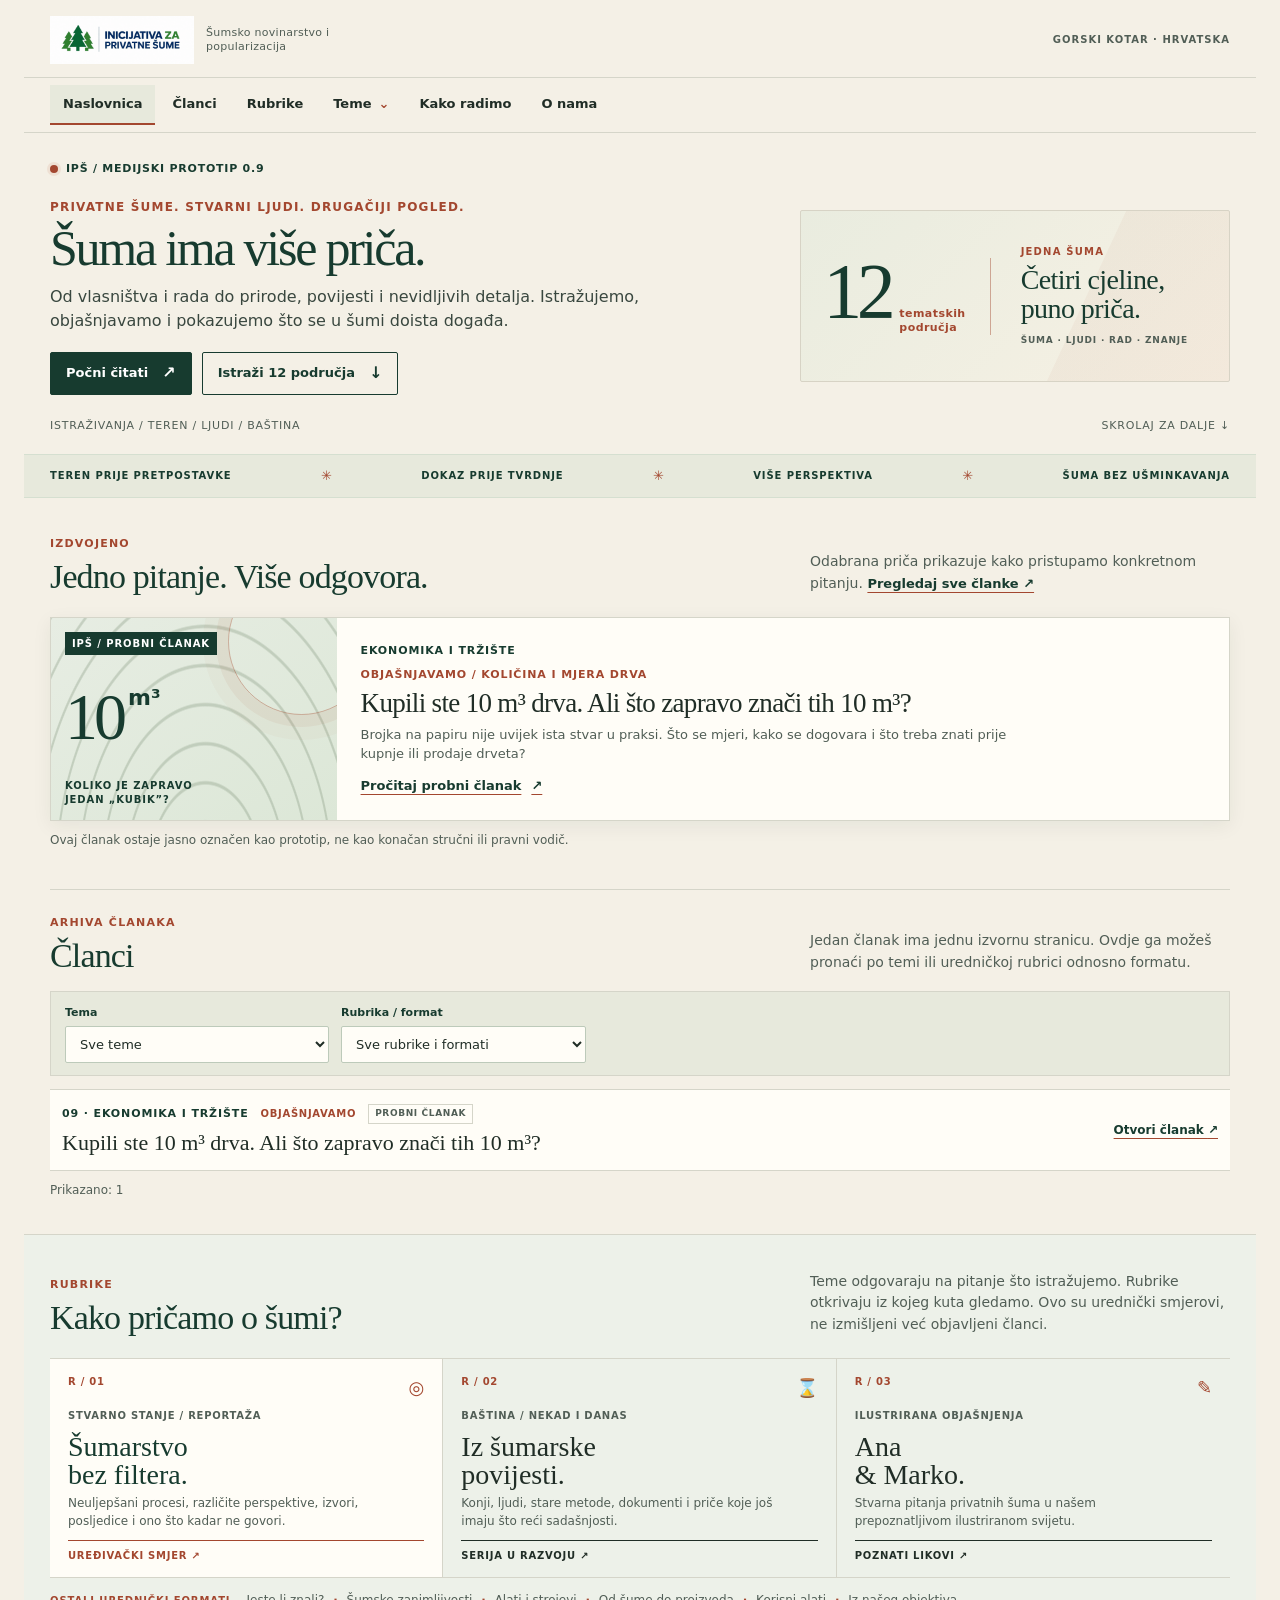
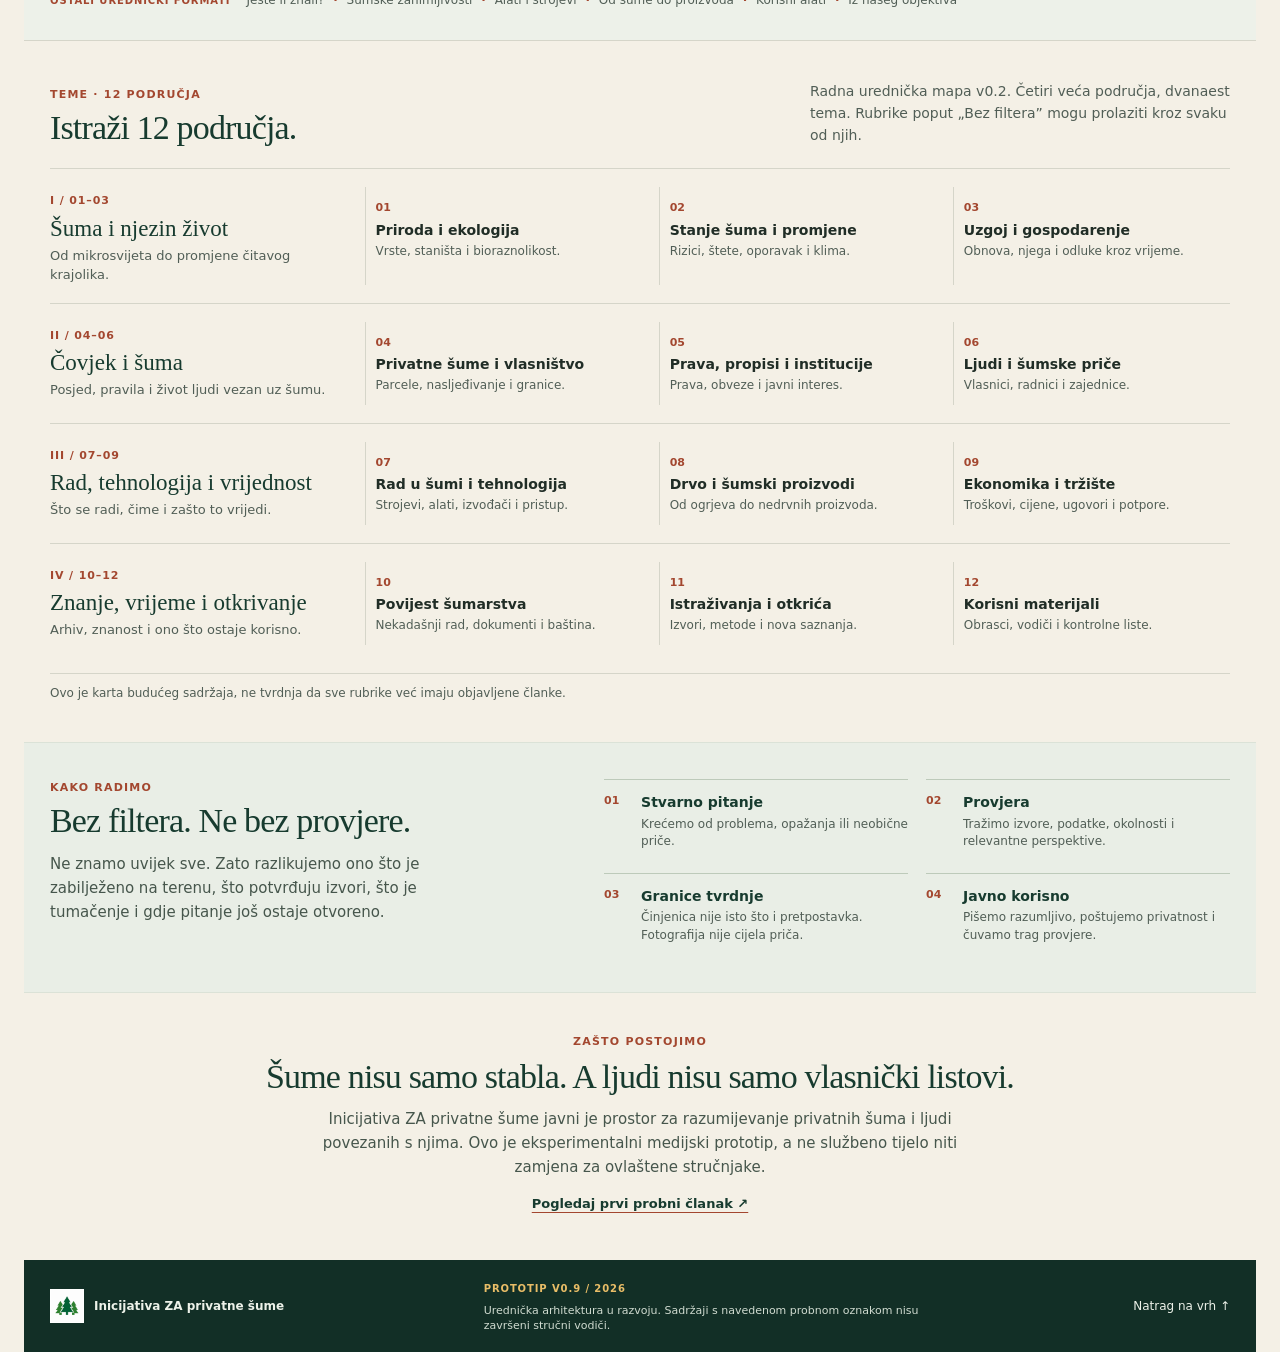
==== commit 935e790d: "Apply IPŠ brand assets and warm editorial palette" ====
--- a/index.html
+++ b/index.html
@@ -5,7 +5,7 @@
 <meta name="theme-color" content="#193b30">
 <meta name="description" content="Inicijativa ZA privatne šume. Šumske priče, stvarna pitanja, provjerena znanja, povijest i korisni materijali.">
 <title>IPŠ | Šuma ima više priča</title>
-<link rel="stylesheet" href="layout-modern-08.css?v=0.8.0">
+<link rel="stylesheet" href="layout-modern-08.css?v=0.9.0">
 </head>
 <body>
 <a class="skip" href="#sadrzaj">Preskoči na sadržaj</a>
@@ -37,9 +37,9 @@
 <div class="main-column">
 <main id="sadrzaj">
 <section class="hero page-shell">
- <div class="hero-top"><span class="kicker"><span class="pulse"></span> IPŠ / MEDIJSKI PROTOTIP 0.8</span></div>
+ <div class="hero-top"><span class="kicker"><span class="pulse"></span> IPŠ / MEDIJSKI PROTOTIP 0.9</span></div>
  <div class="hero-layout"><div><p class="hero-prefix">Privatne šume. Stvarni ljudi. Drugačiji pogled.</p><h1>Šuma ima više priča.</h1><p class="hero-lead">Od vlasništva i rada do prirode, povijesti i nevidljivih detalja. Istražujemo, objašnjavamo i pokazujemo što se u šumi doista događa.</p><div class="hero-actions"><a class="btn btn-dark" href="#clanci">Počni čitati <span>↗</span></a><a class="btn btn-line" href="#teme">Istraži 12 područja <span>↓</span></a></div></div>
- <div class="hero-art" aria-hidden="true"><div class="art-sun"></div><div class="hill hill-back"></div><div class="hill hill-front"></div><div class="tree t1"><i></i><i></i><i></i></div><div class="tree t2"><i></i><i></i><i></i></div><div class="tree t3"><i></i><i></i><i></i></div><div class="tree t4"><i></i><i></i><i></i></div><div class="art-caption"><span>01 / 12</span><span>VIDJETI ŠIRU SLIKU.</span></div></div></div>
+ <div class="hero-art" aria-label="Urednička mapa: četiri cjeline i dvanaest tematskih područja"><div class="hero-stat"><strong>12</strong><span>tematskih<br>područja</span></div><div class="hero-art-copy"><span class="hero-art-kicker">JEDNA ŠUMA</span><strong>Četiri cjeline,<br>puno priča.</strong><span class="hero-art-note">ŠUMA · LJUDI · RAD · ZNANJE</span></div></div></div>
  <div class="hero-bottom"><span>ISTRAŽIVANJA / TEREN / LJUDI / BAŠTINA</span><span>SKROLAJ ZA DALJE ↓</span></div>
 </section>
 <div class="marquee" aria-label="Urednička načela"><div class="page-shell marquee-inner"><span>TEREN PRIJE PRETPOSTAVKE</span><b>✳</b><span>DOKAZ PRIJE TVRDNJE</span><b>✳</b><span>VIŠE PERSPEKTIVA</span><b>✳</b><span>ŠUMA BEZ UŠMINKAVANJA</span></div></div>
@@ -93,7 +93,7 @@
 <section id="metoda" class="method-band"><div class="page-shell method-layout"><div><span class="eyebrow">KAKO RADIMO</span><h2>Bez filtera. Ne bez provjere.</h2><p>Ne znamo uvijek sve. Zato razlikujemo ono što je zabilježeno na terenu, što potvrđuju izvori, što je tumačenje i gdje pitanje još ostaje otvoreno.</p></div><div class="method-steps"><div><span>01</span><strong>Stvarno pitanje</strong><p>Krećemo od problema, opažanja ili neobične priče.</p></div><div><span>02</span><strong>Provjera</strong><p>Tražimo izvore, podatke, okolnosti i relevantne perspektive.</p></div><div><span>03</span><strong>Granice tvrdnje</strong><p>Činjenica nije isto što i pretpostavka. Fotografija nije cijela priča.</p></div><div><span>04</span><strong>Javno korisno</strong><p>Pišemo razumljivo, poštujemo privatnost i čuvamo trag provjere.</p></div></div></div></section>
 <section id="onama" class="page-shell closing"><span class="eyebrow">ZAŠTO POSTOJIMO</span><h2>Šume nisu samo stabla. A ljudi nisu samo vlasnički listovi.</h2><p>Inicijativa ZA privatne šume javni je prostor za razumijevanje privatnih šuma i ljudi povezanih s njima. Ovo je eksperimentalni medijski prototip, a ne službeno tijelo niti zamjena za ovlaštene stručnjake.</p><a href="clanci/kako-se-mjeri-drvo.html" class="text-link">Pogledaj prvi probni članak ↗</a></section>
 </main>
-<footer><div class="footer-inner page-shell"><a class="brand" href="./"><span class="footer-name">Inicijativa ZA privatne šume</span></a><div><span>PROTOTIP V0.8 / 2026</span><p>Urednička arhitektura u razvoju. Sadržaji s navedenom probnom oznakom nisu završeni stručni vodiči.</p></div><a href="#sadrzaj">Natrag na vrh ↑</a></div></footer>
+<footer><div class="footer-inner page-shell"><a class="brand footer-brand" href="./"><img class="footer-logo" src="assets/ipsh-logo-mark.png" alt=""><span class="footer-name">Inicijativa ZA privatne šume</span></a><div><span>PROTOTIP V0.9 / 2026</span><p>Urednička arhitektura u razvoju. Sadržaji s navedenom probnom oznakom nisu završeni stručni vodiči.</p></div><a href="#sadrzaj">Natrag na vrh ↑</a></div></footer>
 </div></div>
 <script>
 (()=>{const menu=document.querySelector('.main-menu'),bp=matchMedia('(min-width:761px)');const sync=()=>menu.open=bp.matches;sync();bp.addEventListener('change',sync);const links=[...document.querySelectorAll('.primary-nav a[href^="#"],.topic-nav a[href^="#"]')];const targets=links.map(a=>({a,el:document.getElementById(a.getAttribute('href').slice(1))})).filter(x=>x.el);const update=()=>{const eligible=targets.map(x=>({...x,top:x.el.getBoundingClientRect().top})).filter(x=>x.top<=innerHeight*.2);if(eligible.length){const nearest=Math.max(...eligible.map(x=>x.top));const tied=eligible.filter(x=>Math.abs(x.top-nearest)<8);const current=(location.hash.startsWith('#tema-')&&tied.find(x=>x.a.getAttribute('href')===location.hash))||tied[0];links.forEach(a=>a.removeAttribute('aria-current'));current.a.setAttribute('aria-current','location')}};links.forEach(a=>a.addEventListener('click',()=>{const topicMenu=a.closest('.topic-menu');if(topicMenu)topicMenu.open=false;if(!bp.matches)menu.open=false}));addEventListener('scroll',update,{passive:true});update()})();
--- a/layout-modern-08.css
+++ b/layout-modern-08.css
@@ -1,17 +1,17 @@
-/* IPŠ media prototype v0.8 — centered editorial layout with quiet print-era accent */
+/* IPŠ media prototype v0.9 — centered editorial layout with quiet print-era accent */
 :root{
   color-scheme:light;
-  --paper:#f7f7f1;
-  --paper-bright:#fffefa;
-  --ink:#1d2924;
-  --forest:#173d31;
-  --forest-2:#2c5a45;
-  --moss:#71866b;
-  --sage:#e7ede3;
-  --line:#d5dbd1;
-  --muted:#59665f;
-  --rust:#a34227;
-  --sun:#e9bd67;
+  --paper:#f4f0e6;
+  --paper-bright:#fffdf7;
+  --ink:#202d26;
+  --forest:#173b2f;
+  --forest-2:#35634a;
+  --moss:#78886a;
+  --sage:#e7e9dc;
+  --line:#d5d5c9;
+  --muted:#515e56;
+  --rust:#a3472f;
+  --sun:#e7bd68;
   --shell:1180px;
   --sans:system-ui,-apple-system,"Segoe UI",Arial,sans-serif;
   --serif:Georgia,"Times New Roman",serif;
@@ -72,14 +72,15 @@
 .btn-dark:hover{background:var(--rust);border-color:var(--rust);text-decoration:none}
 .btn-line{background:transparent;color:var(--forest)}
 .btn-line:hover{background:var(--sage);text-decoration:none}
-.hero-art{position:relative;display:block;min-height:172px;overflow:hidden;background:var(--sage);color:var(--forest);border:1px solid #d6dfd1;border-radius:2px;isolation:isolate}
-.hero-art:before{content:"";position:absolute;inset:0;z-index:-1;background:
-  radial-gradient(ellipse at 74% 22%,#a34227 0 6%,transparent 6.5%),
-  repeating-radial-gradient(ellipse at 77% 110%,transparent 0 18px,#71866b70 19px 20px,transparent 21px 31px),
-  linear-gradient(157deg,#edf1e9 0 49%,#e1e9dd 49.2% 100%)}
-.hero-art:after{content:"";position:absolute;inset:0;background:linear-gradient(90deg,#e7ede3 0%,transparent 52%);opacity:.22;z-index:-1}
-.art-sun,.hill,.tree{display:none}
-.art-caption{position:absolute;left:16px;right:16px;bottom:12px;display:flex;justify-content:space-between;gap:10px;border-top:1px solid #173d3150;padding-top:7px;font-size:9px;font-weight:750;letter-spacing:.1em}
+.hero-art{position:relative;display:flex;align-items:center;gap:clamp(16px,2.5vw,30px);min-height:172px;overflow:hidden;padding:22px;background:linear-gradient(135deg,#e9ecdf 0%,#f7f1e4 100%);color:var(--forest);border:1px solid #d7d3c5;border-radius:2px;isolation:isolate}
+.hero-art:before{content:"";position:absolute;inset:0;z-index:-1;background:linear-gradient(115deg,transparent 0 64%,#a3472f0c 64.2% 100%)}
+.hero-stat{display:flex;align-items:baseline;gap:9px;padding-right:clamp(14px,2vw,24px);border-right:1px solid #a3472f70}
+.hero-stat strong{color:var(--forest);font:500 clamp(56px,7vw,78px)/.85 var(--serif);letter-spacing:-.07em}
+.hero-stat span{color:var(--rust);font-size:11px;font-weight:750;line-height:1.25;letter-spacing:.04em}
+.hero-art-copy{display:flex;flex-direction:column;align-items:flex-start;gap:6px}
+.hero-art-kicker{color:var(--rust);font-size:10px;font-weight:750;letter-spacing:.12em}
+.hero-art-copy>strong{color:var(--forest);font:500 clamp(20px,2.4vw,28px)/1.03 var(--serif);letter-spacing:-.02em}
+.hero-art-note{margin-top:5px;color:var(--muted);font-size:9px;font-weight:750;letter-spacing:.09em}
 
 .marquee{background:var(--sage);border-block:1px solid #d5dfd0}
 .marquee-inner{min-height:42px;display:flex;align-items:center;justify-content:space-between;gap:12px;flex-wrap:wrap}
@@ -165,7 +166,7 @@
 .footer-inner>div{max-width:450px}
 .footer-inner>div>span{font-size:10px;font-weight:750;letter-spacing:.09em;color:#e9bd67}
 .footer-inner p{margin:5px 0 0;color:#d0dbd0;font-size:11px;line-height:1.4}
-.footer-name{font-weight:750}
+.footer-brand{gap:10px}.footer-logo{display:block;width:34px;height:34px;object-fit:contain;flex:none;background:#fff;border:1px solid #ffffff55}.footer-name{font-weight:750}.article-footer-brand{display:flex;align-items:center;gap:10px;font-weight:700}
 .footer-inner>a:last-child{white-space:nowrap}
 .mark{background:#dce8d5;color:var(--forest);border-radius:50%;padding:10px;font-size:10px}
 .article{max-width:780px;margin:0 auto;padding:40px 24px 58px}
@@ -192,6 +193,7 @@
   .method-layout{gap:30px}
 }
 @media(max-width:700px){
+  .hero-art{min-height:152px;padding:18px}.hero-art-note{font-size:8px}
   html{scroll-padding-top:16px}
   .site-frame{width:100%}
   .masthead{padding:9px 16px}
